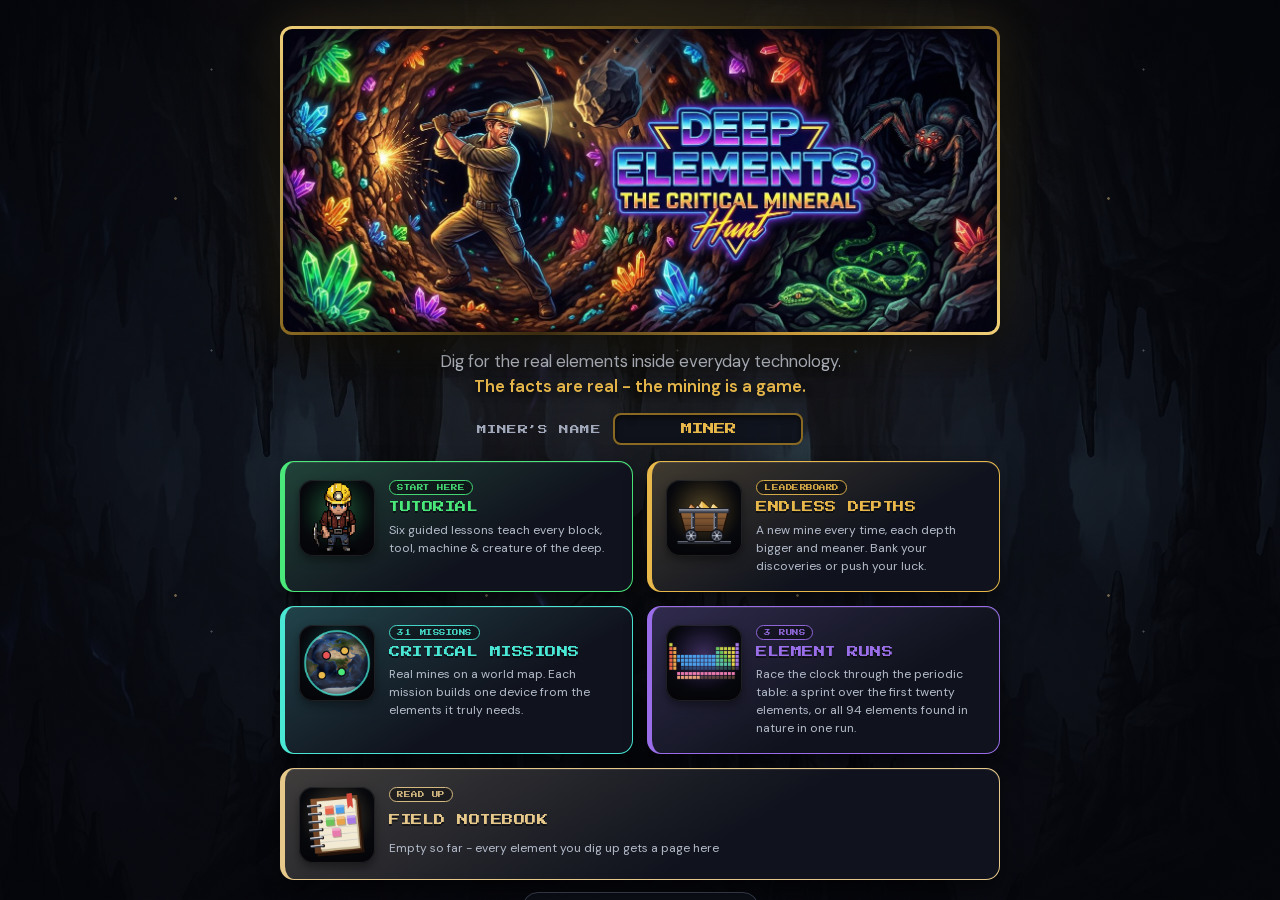
==== index.html @ 9d2a15fe "Deep Elements 1.0: the game, its levels, the level editor and the documents A browser mining puzzle " ====
<!DOCTYPE html>
<html lang="en">
<head>
<meta charset="UTF-8">
<meta name="viewport" content="width=device-width, initial-scale=1.0, viewport-fit=cover">
<title>Deep Elements - Dig for Your Phone's Hidden Elements</title>
<meta name="description" content="Dig deep, dodge cave creatures, and collect the real elements inside everyday technology - a mining puzzle game about the periodic table and critical mineral supply chains.">
<meta name="theme-color" content="#0a0c12">
<meta name="mobile-web-app-capable" content="yes">
<meta name="apple-mobile-web-app-capable" content="yes">
<meta name="apple-mobile-web-app-status-bar-style" content="black-translucent">
<meta name="apple-mobile-web-app-title" content="Deep Elements">
<link rel="icon" href="data:image/svg+xml,<svg xmlns='http://www.w3.org/2000/svg' viewBox='0 0 100 100'><text y='.9em' font-size='90'>⛏️</text></svg>">
<meta property="og:type" content="website">
<meta property="og:title" content="Deep Elements - Dig for Your Phone's Hidden Elements">
<meta property="og:description" content="A mining puzzle game about the periodic table: 31 real-world missions, endless depths, guided tutorials, and three Element Runs through the periodic table.">
<meta property="og:image" content="banner.jpg">
<meta name="twitter:card" content="summary_large_image">
<link rel="stylesheet" href="fonts/fonts.css">
<link rel="stylesheet" href="style.css?v=20">
</head>
<body>

<div id="boot-screen">
  <div class="boot-inner">
    <div class="boot-icon">&#9935;&#65039;</div>
    <div class="boot-title">DEEP ELEMENTS</div>
    <div class="boot-bar"><div class="boot-fill" id="boot-fill"></div></div>
    <div class="boot-label" id="boot-label">Entering the mine&hellip;</div>
  </div>
</div>
<script>
(function(){
  var fill=document.getElementById("boot-fill"),label=document.getElementById("boot-label");
  var p=0,done=false;
  function setP(v){if(v>p){p=v;fill.style.width=p+"%";}}
  setP(15);
  document.addEventListener("DOMContentLoaded",function(){setP(55);label.textContent="Lighting the lamps…";});
  function finish(){
    if(done)return;done=true;setP(100);label.textContent="Ready!";
    var el=document.getElementById("boot-screen");
    setTimeout(function(){el.classList.add("boot-hide");setTimeout(function(){el.remove();},450);},250);
  }
  window.addEventListener("load",finish);
  setTimeout(finish,15000);
  var creep=setInterval(function(){if(done){clearInterval(creep);return;}if(p<90)setP(p+1);},400);
})();
</script>

<div class="title-bar"><h1>&#9935;&#65039; DEEP ELEMENTS &#9935;&#65039;</h1><p>Dig deep to uncover the elements inside everyday technology! <button id="mute-btn" data-action="toggleMute" title="Toggle sound">&#128266;</button></p></div>
<div class="game-layout">
  <div class="game-area">
    <div class="mobile-hud" id="mobile-hud">
      <span class="mh-stat"><span class="mh-ico">&#128142;</span><b id="mh-elems">0/9</b></span>
      <span class="mh-timer"><span class="mh-ico" id="mh-clock">&#9200;</span><span class="mh-track"><span class="mh-fill" id="mh-fill"></span></span><b id="mh-time">90</b></span>
      <span class="mh-stat mh-score"><b id="mh-score">0</b></span>
      <button class="mh-btn" data-action="togglePause" aria-label="Pause">&#9208;&#65039;</button>
    </div>
    <canvas id="game"></canvas>
    <button class="fact-toast" id="fact-toast"></button>
    <div class="tutorial-hint" id="tutorial-hint"></div>
    <div class="controls-hint">
      <span class="key-hint"><kbd>&#8593;</kbd><kbd>&#8595;</kbd><kbd>&#8592;</kbd><kbd>&#8594;</kbd> Move</span>
      <span class="key-hint"><kbd>1</kbd>&#8211;<kbd>5</kbd> Use a tool (or click it)</span>
      <span class="key-hint"><kbd>P</kbd> Pause</span>
      <span class="key-hint"><kbd>R</kbd> Restart</span>
    </div>
    <div class="mobile-controls">
      <div class="mobile-items" id="mobile-items"></div>
      <div class="mobile-dpad"><div class="dpad-grid">
        <div class="dpad-btn dpad-empty"></div><button class="dpad-btn" data-key="ArrowUp" aria-label="Up">&#9650;</button><div class="dpad-btn dpad-empty"></div>
        <button class="dpad-btn" data-key="ArrowLeft" aria-label="Left">&#9664;</button><button class="dpad-btn dpad-mid" data-key="pause" aria-label="Pause">&#9208;</button><button class="dpad-btn" data-key="ArrowRight" aria-label="Right">&#9654;</button>
        <div class="dpad-btn dpad-empty"></div><button class="dpad-btn" data-key="ArrowDown" aria-label="Down">&#9660;</button><div class="dpad-btn dpad-empty"></div>
      </div></div>
    </div>
  </div>
  <div class="side-panel">
    <div class="panel-box"><h3>&#9935;&#65039; STATUS</h3>
      <div class="hud-level-row" id="hud-level">Depth 1</div>
      <div class="hud-row">
        <div class="hud-stat"><span class="val" id="hud-collected">0/9</span><span class="lbl">Elements</span></div>
        <div class="hud-stat danger"><span class="val" id="hud-enemies">0</span><span class="lbl">Creatures</span></div>
        <div class="hud-stat score"><span class="val" id="hud-score">0</span><span class="lbl">Score</span></div>
      </div>
      <div class="timer-bar" id="timer-bar"><span class="timer-label">&#9200;</span><div class="timer-track"><div class="timer-fill" id="timer-fill" style="width:100%;background:var(--green)"></div></div><span class="timer-val" id="timer-val">90</span></div>
      <div class="combo-bar"><div class="combo-fill" id="combo-fill"></div></div>
      <div class="combo-text" id="combo-text"></div>
      <div class="inventory-bar" id="inventory-bar"></div>
    </div>
    <div class="panel-box"><h3 id="comp-tracker-title">&#128241; SMARTPHONE</h3><div class="phone-tracker" id="comp-tracker">
    </div></div>
    <div class="panel-box elem-panel" id="elem-panel"><h3>&#128300; ELEMENT DISCOVERED</h3>
      <div class="ep-empty" id="ep-empty">Collect an element to learn about it...</div>
      <div id="ep-content" style="display:none">
        <div class="ep-header"><span class="ep-sym" id="ep-sym"></span><div class="ep-title"><span class="ep-name" id="ep-name"></span><span class="ep-z" id="ep-z"></span></div><span class="ep-risk" id="ep-risk"></span></div>
        <div class="ep-body" id="ep-body"></div>
        <div class="ep-fun" id="ep-fun"></div>
      </div>
    </div>
    <div class="panel-box"><h3>&#128203; EVENT LOG</h3><div class="collection-log" id="collection-log">
      <div class="log-entry log-empty">Dig through earth to find minerals...</div>
    </div></div>
  </div>
</div>
<div class="game-overlay" id="game-overlay"><div class="overlay-card" id="overlay-card"></div></div>
<div class="pause-overlay hidden" id="pause-overlay" data-action="togglePause">
  <div class="pause-card"></div>
</div>
<div class="share-overlay hidden" id="share-overlay">
  <div class="share-card">
    <h3>&#127873; PLAY A SHARED LEVEL</h3>
    <p>Paste a level code below. Codes are made in the <a href="Level%20Editor.html" target="_blank" rel="noopener">Deep Elements level editor</a> (its &#8220;Copy JSON&#8221; button) and passed on by other miners.</p>
    <textarea id="share-input" spellcheck="false" placeholder='{"cols":20,"rows":15,"grid":[...]}'></textarea>
    <div class="share-error" id="share-error"></div>
    <div class="btn-row">
      <button class="overlay-btn primary" data-action="playSharedLevel">&#9935;&#65039; PLAY IT</button>
      <button class="overlay-btn secondary" data-action="hideSharedLevelDialog">CANCEL</button>
    </div>
  </div>
</div>
<div class="share-overlay hidden" id="run-overlay" data-action="hideRunChooser">
  <div class="share-card run-card" data-action="noop">
    <h3>&#129514; ELEMENT RUNS</h3>
    <p>One cavern, one clock. Complete a whole group of elements and time goes back on the clock; the doors between the halls ask about what you have just collected.</p>
    <div class="run-list" id="run-list"></div>
    <div class="btn-row"><button class="overlay-btn secondary" data-action="hideRunChooser">BACK</button></div>
  </div>
</div>
<div class="notebook-overlay hidden" id="notebook-overlay">
  <div class="notebook-card">
    <div class="nb-rings" aria-hidden="true"></div>
    <div class="nb-ribbon" aria-hidden="true"></div>
    <div class="nb-page">
      <div class="nb-head">
        <div>
          <h2>FIELD NOTEBOOK</h2>
          <div class="nb-owner" id="nb-owner"></div>
        </div>
        <button class="nb-close" data-action="closeNotebook">&#10005; CLOSE</button>
      </div>
      <div class="nb-note" id="nb-note"></div>
      <p class="nb-sub" id="nb-sub"></p>
      <div class="nb-grid-wrap"><div class="nb-grid" id="nb-grid"></div></div>
      <div class="nb-swipe">&#8596; swipe the table sideways</div>
      <div class="nb-detail" id="nb-detail"></div>
      <p class="nb-legend" id="nb-legend"></p>
      <div class="nb-foot"><button class="nb-reset" data-action="resetNotebook">Tear out every page and start a fresh notebook</button></div>
    </div>
  </div>
  <div class="nb-actions" id="nb-actions"></div>
</div>
<div class="doc-overlay hidden" id="doc-overlay">
  <div class="doc-card">
    <div class="doc-head">
      <h2 id="doc-title"></h2>
      <span><button class="nb-close" data-action="printDoc">&#128424; PRINT</button> <button class="nb-close" data-action="closeDoc">&#10005; CLOSE</button></span>
    </div>
    <div class="doc-body" id="doc-body"></div>
  </div>
</div>
<div class="map-overlay hidden" id="map-overlay">
  <div class="map-card">
    <div class="map-head">
      <h2>&#128506;&#65039; WORLD MINE MAP</h2>
      <span class="map-head-btns"><button class="map-back map-nb" data-action="openNotebook">&#128211; NOTEBOOK</button><button class="map-back" data-action="mapBackToMenu">&#8592; MENU</button></span>
    </div>
    <p class="map-sub">Pick a real mine - its ore feeds the mission's elements. Complete them in any order!</p>
    <div class="map-meta">
      <span class="map-progress" id="map-progress"></span>
      <span class="map-legend"><span class="lg diff-easy">&#8226; EASY</span><span class="lg diff-medium">&#8226;&#8226; MEDIUM</span><span class="lg diff-hard">&#8226;&#8226;&#8226; HARD</span><span class="lg">&#10003; done</span></span>
    </div>
    <div class="map-holder" id="map-holder">
      <canvas id="map-canvas"></canvas><div id="map-markers"></div>
      <div class="map-zoom-controls">
        <button id="map-zin" title="Zoom in">+</button>
        <button id="map-zout" title="Zoom out">&minus;</button>
        <button id="map-zreset" title="Reset view">&#8962;</button>
      </div>
      <div class="map-zoom-hint">scroll / pinch to zoom &middot; drag to pan</div>
    </div>
    <div class="map-detail" id="map-detail"><div class="md-empty">Select a mine marker to see its mission&hellip;</div></div>
    <div class="map-list" id="map-list"></div>
  </div>
</div>
<div class="menu-overlay hidden" id="menu-overlay">
  <div class="menu-card">
    <div class="menu-banner"><img src="banner.jpg" alt="Deep Elements: The Critical Mineral Hunt"></div>
    
    <p class="menu-tagline">Dig for the real elements inside everyday technology. <strong>The facts are real - the mining is a game.</strong></p>
    <div id="mode-buttons" class="mode-cards">
      <button class="mode-card" id="tutorial-mode-btn" disabled style="--accent:var(--green)" data-action="beginGame" data-arg="tutorial">
        <span class="mc-tag">START HERE</span>
        <canvas class="mc-art" width="112" height="112" data-icon="miner"></canvas>
        <span class="mc-title">Tutorial</span>
        <span class="mc-desc">Six guided lessons teach every block, tool, machine &amp; creature of the deep.</span>
        <span class="mc-prog" id="mc-prog-tutorial"></span>
      </button>
      <button class="mode-card" style="--accent:var(--gold)" data-action="beginGame" data-arg="random">
        <span class="mc-tag">LEADERBOARD</span>
        <canvas class="mc-art" width="112" height="112" data-icon="cart"></canvas>
        <span class="mc-title">Endless Depths</span>
        <span class="mc-desc">A new mine every time, each depth bigger and meaner. Bank your discoveries or push your luck.</span>
        <span class="mc-prog" id="mc-prog-endless"></span>
      </button>
      <button class="mode-card" id="mission-mode-btn" disabled style="--accent:var(--cyan)" data-action="beginGame" data-arg="custom">
        <span class="mc-tag">31 MISSIONS</span>
        <canvas class="mc-art" width="112" height="112" data-icon="globe"></canvas>
        <span class="mc-title">Critical Missions</span>
        <span class="mc-desc">Real mines on a world map. Each mission builds one device from the elements it truly needs.</span>
        <span class="mc-prog" id="mc-prog-missions"></span>
      </button>
      <button class="mode-card" id="elementrun-mode-btn" disabled style="--accent:var(--purple,#a87ae8)" data-action="beginGame" data-arg="elementrun">
        <span class="mc-tag">3 RUNS</span>
        <canvas class="mc-art" width="112" height="112" data-icon="ptable"></canvas>
        <span class="mc-title">Element Runs</span>
        <span class="mc-desc">Race the clock through the periodic table: a sprint over the first twenty elements, or all 94 elements found in nature in one run.</span>
        <span class="mc-prog" id="mc-prog-run"></span>
      </button>
    </div>
    <button class="mode-card mode-card-wide" style="--accent:#e6c88a" data-action="openNotebook">
      <canvas class="mc-art" width="112" height="112" data-icon="notebook"></canvas>
      <span class="mc-tag">READ UP</span>
      <span class="mc-title">Field Notebook</span>
      <span class="mc-desc" id="notebook-btn">Read up on every element you have found</span>
    </button>
    <div class="menu-extra"><button class="menu-btn" data-action="showSharedLevelDialog">&#127873; Play a shared level</button></div>
    <div id="menu-status"></div>
    <div class="menu-shell">
    <div class="menu-tabs">
      <button class="menu-tab active" data-tab="howto" data-action="showMenuTab" data-arg="howto">HOW TO PLAY</button>
      <button class="menu-tab" data-tab="guide" data-action="showMenuTab" data-arg="guide">FIELD GUIDE</button>
      <button class="menu-tab" data-tab="scores" data-action="showMenuTab" data-arg="scores">HIGH SCORES</button>
    </div>
    <div class="menu-panel active" id="menu-howto">
      <div class="how-steps">
        <div class="how-step"><canvas class="g-ico" width="72" height="72" data-icon="earth"></canvas><span class="hs-num">1</span><strong>DIG</strong><span>Walk into earth to tunnel through it. Rock and walls will not budge.</span></div>
        <div class="how-step"><canvas class="g-ico" width="72" height="72" data-icon="gem"></canvas><span class="hs-num">2</span><strong>COLLECT</strong><span>Gather every element the device needs. Each one comes with a fact card.</span></div>
        <div class="how-step"><canvas class="g-ico" width="72" height="72" data-icon="exit"></canvas><span class="hs-num">3</span><strong>ESCAPE</strong><span>The exit unbars once you hold them all. Reach it before the clock runs out.</span></div>
      </div>
      <div class="how-cols">
        <div class="how-box">
          <h4>CONTROLS</h4>
          <div class="how-key"><span><kbd>&#8592;</kbd><kbd>&#8593;</kbd><kbd>&#8595;</kbd><kbd>&#8594;</kbd></span><em>Move and dig</em></div>
          <div class="how-key"><span><kbd>W</kbd><kbd>A</kbd><kbd>S</kbd><kbd>D</kbd></span><em>Move and dig, too</em></div>
          <div class="how-key"><span><kbd>1</kbd> &ndash; <kbd>5</kbd></span><em>Use a tool (or click it)</em></div>
          <div class="how-key"><span><kbd>P</kbd> or <kbd>Esc</kbd></span><em>Pause</em></div>
          <div class="how-key"><span><kbd>R</kbd></span><em>Restart the level (asks first)</em></div>
          <h5 class="how-sub">TOUCH SCREEN</h5>
          <div class="how-key"><span>D-pad, or drag on the mine</span><em>Move and dig</em></div>
          <div class="how-key"><span>Keep holding</span><em>Keep walking</em></div>
          <div class="how-key"><span>Tap a tool</span><em>Use it</em></div>
          <div class="how-key"><span>&#9208; button</span><em>Pause</em></div>
        </div>
        <div class="how-box">
          <h4>GOOD TO KNOW</h4>
          <ul class="how-list">
            <li><strong>Boulders fall</strong> when you dig beneath them. Never dig straight down under one - but do drop them on creatures.</li>
            <li><strong>Earth hides you.</strong> Most creatures hunt by sight, so every open tunnel is a way to be seen. Up close they sense you anyway.</li>
            <li><strong>Stars</strong> are for speed: three with 35&nbsp;% of the clock left at the exit, two with 15&nbsp;%.</li>
            <li><strong>Reading is free.</strong> The first time you find an element the clock holds for a few seconds (&#128214;).</li>
            <li><strong>Finds are kept.</strong> Every element you find stays in your field notebook, even if the mine gets you - until you close the game.</li>
          </ul>
        </div>
      </div>
      <p class="how-more">New here? Start with the <strong>Tutorial</strong>. Creatures, tools and hazards are in the <a href="#" data-action="showMenuTab" data-arg="guide">Field Guide</a>.</p>
    </div>
    <div class="menu-panel" id="menu-guide">
      <h4 class="g-head">CREATURES</h4>
      <div class="g-grid">
        <div class="g-card"><canvas class="g-ico" width="72" height="72" data-icon="bat"></canvas><div class="g-txt"><strong>Cave bat</strong>Flies, and hunts by sight; within a few tiles it senses you through earth too. Get clear and put earth between you. Boulders, floods and gas kill it.</div></div>
        <div class="g-card"><canvas class="g-ico" width="72" height="72" data-icon="snake"></canvas><div class="g-txt"><strong>Mine snake</strong>Ignores you until you stray close - three tiles in easy mines, up to six in hard ones - then strikes fast and holds on while you are near. Swims. Crush it with a boulder.</div></div>
        <div class="g-card"><canvas class="g-ico" width="72" height="72" data-icon="spider"></canvas><div class="g-txt"><strong>Cave spider</strong>Blind, but feels digging up to 15 tiles away and a pick-up within 5; in harder mines it also notices you a tile or two off. Walk, don&rsquo;t dig. Dynamite its nest before the brood grows.</div></div>
        <div class="g-card"><canvas class="g-ico" width="72" height="72" data-icon="crab"></canvas><div class="g-txt"><strong>Crystal crab</strong>Slow, and digs through earth to reach you. Falling boulders bounce off its shell - use dynamite, or simply outwalk it.</div></div>
      </div>
      <h4 class="g-head">TOOLS</h4>
      <div class="g-grid">
        <div class="g-card"><canvas class="g-ico" width="72" height="72" data-icon="tool0"></canvas><div class="g-txt"><strong>1 &middot; Dynamite</strong>Place it and run. The fuse is short: every step you take and every second that passes burns it, five in all. Clears earth, boulders and ice, but not solid rock. The noise draws creatures.</div></div>
        <div class="g-card"><canvas class="g-ico" width="72" height="72" data-icon="tool1"></canvas><div class="g-txt"><strong>2 &middot; Helmet lamp</strong>Doubles how far you can see for 12 seconds.</div></div>
        <div class="g-card"><canvas class="g-ico" width="72" height="72" data-icon="tool2"></canvas><div class="g-txt"><strong>3 &middot; Geiger counter</strong>Reveals hidden bonus elements for 15 seconds. Dig them while it runs.</div></div>
        <div class="g-card"><canvas class="g-ico" width="72" height="72" data-icon="tool3"></canvas><div class="g-txt"><strong>4 &middot; Gas mask</strong>Twenty seconds of safe breathing in gas.</div></div>
        <div class="g-card"><canvas class="g-ico" width="72" height="72" data-icon="tool4"></canvas><div class="g-txt"><strong>5 &middot; Water pump</strong>Stand beside a flood to place it. Drains the water and caps the spring.</div></div>
        <div class="g-card"><canvas class="g-ico" width="72" height="72" data-icon="key"></canvas><div class="g-txt"><strong>Keys</strong>Each key opens one locked door. Answer pads open the glowing logic doors: step on the right element. A wrong pad costs 30 seconds, and the answers change places every time.</div></div>
      </div>
      <h4 class="g-head">READING AN ELEMENT CARD</h4>
      <div class="g-grid">
        <div class="g-card"><span class="g-ico g-emo">&#127991;&#65039;</span><div class="g-txt"><strong>Supply risk</strong>How easily the world&rsquo;s supply could be disrupted. <b class="risk-word-low">Low</b>: many producers. <b class="risk-word-medium">Medium</b>: fairly concentrated. <b class="risk-word-high">High</b>: a few countries control it and it is hard to replace. <b class="risk-word-high">Critical</b>: the highest level - one country or one by-product stream supplies most of it, and nothing replaces it easily.</div></div>
        <div class="g-card"><span class="g-ico g-emo">&#9878;&#65039;</span><div class="g-txt"><strong>Reality check</strong>How the element is really obtained. Nobody picks up glowing crystals: most come from ore, brine, air or as a byproduct of something else.</div></div>
        <div class="g-card"><span class="g-ico g-emo">&#128295;</span><div class="g-txt"><strong>In this device</strong>On a mission, each card says what that element actually does in the device you are building.</div></div>
        <div class="g-card"><span class="g-ico g-emo">&#128172;</span><div class="g-txt"><strong>Underlined words</strong>Point at or tap a dotted-underlined word, such as <em>cathode</em> or <em>alloy</em>, to see what it means.</div></div>
      </div>
      <h4 class="g-head">HAZARDS &amp; MACHINES</h4>
      <div class="g-grid">
        <div class="g-card"><canvas class="g-ico" width="72" height="72" data-icon="boulder"></canvas><div class="g-txt"><strong>Boulders</strong>Push them sideways; they fall when unsupported. One landing on you ends the dig.</div></div>
        <div class="g-card"><canvas class="g-ico" width="72" height="72" data-icon="water"></canvas><div class="g-txt"><strong>Water</strong>Floods downhill from hidden springs. You wade at half speed; snakes do not slow down.</div></div>
        <div class="g-card"><canvas class="g-ico" width="72" height="72" data-icon="lava"></canvas><div class="g-txt"><strong>Lava</strong>One step in is fatal. Dig into a glowing vein and the lava breaks out in front of you: stop there, and go round. It then creeps outward and down, never up.</div></div>
        <div class="g-card"><canvas class="g-ico" width="72" height="72" data-icon="gas"></canvas><div class="g-txt"><strong>Mine gas</strong>Rises and spreads from broken pipes. Suffocates in seconds - and explodes if any blast touches it.</div></div>
        <div class="g-card"><canvas class="g-ico" width="72" height="72" data-icon="barrel"></canvas><div class="g-txt"><strong>Toxic barrels</strong>Explode when they fall or are struck. Push one into a pit and stand well back.</div></div>
        <div class="g-card"><canvas class="g-ico" width="72" height="72" data-icon="ice"></canvas><div class="g-txt"><strong>Ice and basalt</strong>Your pickaxe will not mark ice: it takes a blast. Basalt crumbles away by itself if you wait.</div></div>
        <div class="g-card"><canvas class="g-ico" width="72" height="72" data-icon="cart"></canvas><div class="g-txt"><strong>Minecarts</strong>Shove one to send it rolling over anything on the line, or step down onto it to ride.</div></div>
        <div class="g-card"><canvas class="g-ico" width="72" height="72" data-icon="roguecart"></canvas><div class="g-txt"><strong>Runaway carts and lifts</strong>Old machines that never stop. Touching one is fatal: watch the rhythm, then cross.</div></div>
        <div class="g-card"><span class="g-ico g-emo">&#128679;</span><div class="g-txt"><strong>Tunnel borer</strong>Grinds through earth, rock and ice in its lane and turns back at a wall. Never stand in front; follow the tunnel it leaves behind.</div></div>
        <div class="g-card"><canvas class="g-ico" width="72" height="72" data-icon="refugepost"></canvas><div class="g-txt"><strong>Refuge chambers</strong>Step inside to save your progress. If the mine claims you, you can return there for 100 points.</div></div>
      </div>
    </div>
    <div class="menu-panel" id="menu-scores">
      <div id="lb-container"><div class="lb-empty">No scores yet - be the first!</div></div>
      <button class="lb-clear" data-action="clearScores">Clear Scores</button>
    </div>
    </div>
      <div class="menu-toggles"><button class="menu-btn" data-action="toggleMute" id="menu-mute-btn">&#128266; Sound ON</button> <button class="menu-btn" data-action="cycleVolume" id="volume-btn" title="Change the volume">&#128265; Volume 100%</button> <button class="menu-btn" data-action="toggleReducedFx" id="fx-btn">&#10024; Effects: Full</button></div>
      <p class="menu-foot">Every element fact and mine location is researched and sourced: <a href="SOURCES.md" data-action="openDoc" data-arg="sources">sources</a> &middot; <a href="TEACHERS_GUIDE.md" data-action="openDoc" data-arg="guide">teacher&rsquo;s guide</a> &middot; <a href="CREDITS.md" data-action="openDoc" data-arg="credits">credits</a></p>
  </div>
</div>

<script src="config.js"></script>
<script src="data.js"></script>
<script src="levels-inline.js"></script>
<script src="docs-inline.js"></script>
<script src="level-sets.js"></script>
<script src="sound.js"></script>
<script src="state.js"></script>
<script src="camera.js"></script>
<script src="enemies.js"></script>
<script src="physics.js"></script>
<script src="level-gen.js"></script>
<script src="ui.js?v=18"></script>
<script src="mission-map.js"></script>
<script src="render-core.js"></script>
<script src="render-tiles.js"></script>
<script src="render-creatures.js"></script>
<script src="render-player.js"></script>
<script src="render.js"></script>
<script src="input.js"></script>
<script src="machines.js"></script>
<script src="shared-level.js"></script>
<script src="game.js"></script>

</body>
</html>
---- fonts/fonts.css ----
/* latin-ext */
@font-face {
  font-family: 'DM Sans';
  font-style: normal;
  font-weight: 400;
  font-display: swap;
  src: url(rP2Yp2ywxg089UriI5-g4vlH9VoD8Cmcqbu6-K6z9mXgjU0.woff2) format('woff2');
  unicode-range: U+0100-02BA, U+02BD-02C5, U+02C7-02CC, U+02CE-02D7, U+02DD-02FF, U+0304, U+0308, U+0329, U+1D00-1DBF, U+1E00-1E9F, U+1EF2-1EFF, U+2020, U+20A0-20AB, U+20AD-20C0, U+2113, U+2C60-2C7F, U+A720-A7FF;
}
/* latin */
@font-face {
  font-family: 'DM Sans';
  font-style: normal;
  font-weight: 400;
  font-display: swap;
  src: url(rP2Yp2ywxg089UriI5-g4vlH9VoD8Cmcqbu0-K6z9mXg.woff2) format('woff2');
  unicode-range: U+0000-00FF, U+0131, U+0152-0153, U+02BB-02BC, U+02C6, U+02DA, U+02DC, U+0304, U+0308, U+0329, U+2000-206F, U+20AC, U+2122, U+2191, U+2193, U+2212, U+2215, U+FEFF, U+FFFD;
}
/* latin-ext */
@font-face {
  font-family: 'DM Sans';
  font-style: normal;
  font-weight: 600;
  font-display: swap;
  src: url(rP2Yp2ywxg089UriI5-g4vlH9VoD8Cmcqbu6-K6z9mXgjU0.woff2) format('woff2');
  unicode-range: U+0100-02BA, U+02BD-02C5, U+02C7-02CC, U+02CE-02D7, U+02DD-02FF, U+0304, U+0308, U+0329, U+1D00-1DBF, U+1E00-1E9F, U+1EF2-1EFF, U+2020, U+20A0-20AB, U+20AD-20C0, U+2113, U+2C60-2C7F, U+A720-A7FF;
}
/* latin */
@font-face {
  font-family: 'DM Sans';
  font-style: normal;
  font-weight: 600;
  font-display: swap;
  src: url(rP2Yp2ywxg089UriI5-g4vlH9VoD8Cmcqbu0-K6z9mXg.woff2) format('woff2');
  unicode-range: U+0000-00FF, U+0131, U+0152-0153, U+02BB-02BC, U+02C6, U+02DA, U+02DC, U+0304, U+0308, U+0329, U+2000-206F, U+20AC, U+2122, U+2191, U+2193, U+2212, U+2215, U+FEFF, U+FFFD;
}
/* latin-ext */
@font-face {
  font-family: 'DM Sans';
  font-style: normal;
  font-weight: 700;
  font-display: swap;
  src: url(rP2Yp2ywxg089UriI5-g4vlH9VoD8Cmcqbu6-K6z9mXgjU0.woff2) format('woff2');
  unicode-range: U+0100-02BA, U+02BD-02C5, U+02C7-02CC, U+02CE-02D7, U+02DD-02FF, U+0304, U+0308, U+0329, U+1D00-1DBF, U+1E00-1E9F, U+1EF2-1EFF, U+2020, U+20A0-20AB, U+20AD-20C0, U+2113, U+2C60-2C7F, U+A720-A7FF;
}
/* latin */
@font-face {
  font-family: 'DM Sans';
  font-style: normal;
  font-weight: 700;
  font-display: swap;
  src: url(rP2Yp2ywxg089UriI5-g4vlH9VoD8Cmcqbu0-K6z9mXg.woff2) format('woff2');
  unicode-range: U+0000-00FF, U+0131, U+0152-0153, U+02BB-02BC, U+02C6, U+02DA, U+02DC, U+0304, U+0308, U+0329, U+2000-206F, U+20AC, U+2122, U+2191, U+2193, U+2212, U+2215, U+FEFF, U+FFFD;
}
/* cyrillic-ext */
@font-face {
  font-family: 'Press Start 2P';
  font-style: normal;
  font-weight: 400;
  font-display: swap;
  src: url(e3t4euO8T-267oIAQAu6jDQyK3nYivNm4I81PZQ.woff2) format('woff2');
  unicode-range: U+0460-052F, U+1C80-1C8A, U+20B4, U+2DE0-2DFF, U+A640-A69F, U+FE2E-FE2F;
}
/* cyrillic */
@font-face {
  font-family: 'Press Start 2P';
  font-style: normal;
  font-weight: 400;
  font-display: swap;
  src: url(e3t4euO8T-267oIAQAu6jDQyK3nRivNm4I81PZQ.woff2) format('woff2');
  unicode-range: U+0301, U+0400-045F, U+0490-0491, U+04B0-04B1, U+2116;
}
/* greek */
@font-face {
  font-family: 'Press Start 2P';
  font-style: normal;
  font-weight: 400;
  font-display: swap;
  src: url(e3t4euO8T-267oIAQAu6jDQyK3nWivNm4I81PZQ.woff2) format('woff2');
  unicode-range: U+0370-0377, U+037A-037F, U+0384-038A, U+038C, U+038E-03A1, U+03A3-03FF;
}
/* latin-ext */
@font-face {
  font-family: 'Press Start 2P';
  font-style: normal;
  font-weight: 400;
  font-display: swap;
  src: url(e3t4euO8T-267oIAQAu6jDQyK3nbivNm4I81PZQ.woff2) format('woff2');
  unicode-range: U+0100-02BA, U+02BD-02C5, U+02C7-02CC, U+02CE-02D7, U+02DD-02FF, U+0304, U+0308, U+0329, U+1D00-1DBF, U+1E00-1E9F, U+1EF2-1EFF, U+2020, U+20A0-20AB, U+20AD-20C0, U+2113, U+2C60-2C7F, U+A720-A7FF;
}
/* latin */
@font-face {
  font-family: 'Press Start 2P';
  font-style: normal;
  font-weight: 400;
  font-display: swap;
  src: url(e3t4euO8T-267oIAQAu6jDQyK3nVivNm4I81.woff2) format('woff2');
  unicode-range: U+0000-00FF, U+0131, U+0152-0153, U+02BB-02BC, U+02C6, U+02DA, U+02DC, U+0304, U+0308, U+0329, U+2000-206F, U+20AC, U+2122, U+2191, U+2193, U+2212, U+2215, U+FEFF, U+FFFD;
}
---- style.css ----
/* ═══════════════════════════════════════════════════════════════════
   Deep Elements - stylesheet

   Sections, in file order:
     · --- Reset & Theme Variables ---
     · Inventory bar
     · Combo display
     · Timer
     · Stars
     · Phone tracker
     · Element discovery panel (inline, no modal)
     · Title / Menu Screen
     · Mobile item bar + clickable inventory
     · Shared level (level code) dialog
     · Mines whose level file is missing
     · Reality check note on element fact cards
     · Win-overlay recap chips
     · Reduced-effects mode (accessibility)
     · Boot / loading screen
     · Mode selection cards
     · How to Play
     · Leaderboard
     · Name entry in game over
     · Periodic Table Mini-Grid (Endless Depths)
     · Overlay Periodic Table (level-complete popup)
     · World Mine Map (Critical Missions)
     · Field notebook: a ring-bound book with graph-paper pages
     · Map difficulty is also shown by pips, not colour alone
     · Clock held for reading a new element card
     · Win / lose cards
     · Menu: tagline, progress, how-to and field guide
     · "Open the notebook" button: a slip of the notebook's own paper
     · The notebook as the level-complete screen
     · narrow screens: the gap in the table is too small, so the note goes above it
     · shrink the book to the window height so table, card and buttons fit without scrolling
     · sticks to the bottom of the window so the next step is always in reach
     · Phones and small tablets (classes set by camera.js)
     · controls: items on the left, D-pad on the right, both within thumb reach
     · hints and fact slips lie over the top of the mine instead of pushing it around
     · landscape phones: mine on the left, everything else in a column on the right
     · Notebook depth: stitching, page curl, glossy stickers, lifted notes
     · Phones: remaining rough edges
     · the periodic table keeps readable cells and scrolls sideways instead of shrinking
     · controls must never select text, pop a callout or zoom the page
     · tablets: desktop layout, plus the touch controls under the mine
     · Start page
     · motes of dust drifting up through the lamplight
     · mode cards: picture on the left, accent-tinted panel
     · how-to / field guide / scores live in one framed panel
     · notebook entry on the start page: a card like the four modes, full width
     · risk labels: stickers stuck on the index card
     · not a mined commodity: a hazard-tape sticker instead of a traffic light
     · Glossary words and explained stickers: a tooltip on hover, focus or tap
     · Document viewer
     · Small pieces that used to carry inline styles

   How to read it. The first sections set up each part of the page; the
   later ones ("Start page", "Phones and small tablets", "Notebook
   depth"…) refine parts that already exist. Where a later section
   restyles something, it repeats the selector on purpose - 25 selectors
   appear more than once - and the later rule wins. When changing how
   something looks, search for its selector and edit the LAST occurrence,
   or the one inside the section that matches the screen you mean.
   ═══════════════════════════════════════════════════════════════════ */
/* --- Reset & Theme Variables --- */
*{margin:0;padding:0;box-sizing:border-box}
:root{--bg:#0a0c12;--panel:#12151f;--border:rgba(255,255,255,0.07);--text:#d4d8e0;--gold:#e8b84b;--red:#e85454;--green:#4ae87a;--blue:#4a9ee8;--purple:#9a6ee8;--cyan:#4ae8d4;--orange:#e8944b}
body{font-family:'DM Sans',sans-serif;background:var(--bg);color:var(--text);min-height:100vh;display:flex;flex-direction:column;align-items:center;overflow-x:hidden;padding:10px}
.title-bar{text-align:center;padding:12px 20px 8px;width:100%;max-width:1360px}
.title-bar h1{font-family:'Press Start 2P',monospace;font-size:clamp(0.7em,2.2vw,1.2em);background:linear-gradient(90deg,var(--gold),#f0d078,var(--gold));-webkit-background-clip:text;-webkit-text-fill-color:transparent;background-clip:text}
.title-bar p{font-size:.9em;color:#8a92a6;margin-top:3px}
.game-layout{display:flex;gap:12px;width:100%;max-width:1360px;align-items:flex-start;flex-wrap:wrap;justify-content:center}
.game-area{flex:0 0 auto;display:flex;flex-direction:column;align-items:center}
.tutorial-hint{display:none;width:100%;max-width:960px;margin-top:8px;background:rgba(14,16,24,.94);border:2px solid var(--gold);border-radius:8px;padding:10px 14px;box-shadow:0 4px 12px rgba(0,0,0,.4);text-align:left}
.pause-overlay{position:fixed;inset:0;z-index:1000;background:rgba(6,8,16,.78);display:flex;align-items:center;justify-content:center;cursor:pointer}
.pause-overlay.hidden{display:none}
.pause-card{font-family:'Press Start 2P',monospace;font-size:1.2em;color:var(--gold);text-align:center;line-height:1.6;text-shadow:0 3px 12px rgba(0,0,0,.8)}
.pause-card span{display:block;font-family:'DM Sans',sans-serif;font-size:.6em;color:#aab;margin-top:10px}
.tutorial-hint.visible{display:block;animation:hintPop .25s ease}
@keyframes hintPop{from{opacity:0;transform:translateY(-4px)}to{opacity:1;transform:none}}
.tutorial-hint .th-title{font-family:'Press Start 2P',monospace;font-size:.62em;color:var(--gold);display:block;margin-bottom:6px}
.tutorial-hint .th-text{font-family:'DM Sans',sans-serif;font-size:.86em;color:#dde;line-height:1.45}
.tutorial-hint .th-text strong{color:var(--gold)}
.tutorial-hint .th-text em{color:var(--cyan);font-style:normal}
.tutorial-hint .th-wait{display:none;margin-top:6px;font-family:'DM Sans',sans-serif;font-size:.74em;color:#9aa3b8}
.tutorial-hint.waiting .th-wait{display:block}
canvas{border:2px solid #2a2e3a;border-radius:6px;image-rendering:pixelated;image-rendering:crisp-edges;background:#111;display:block}
.controls-hint{display:flex;gap:10px;margin-top:8px;flex-wrap:wrap;justify-content:center}
.key-hint{font-family:'Press Start 2P',monospace;font-size:.64em;color:#8a92a6;display:flex;align-items:center;gap:4px}
.key-hint kbd{background:#1e2230;border:1px solid #333;border-radius:3px;padding:2px 6px;color:#b4bac8;font-family:inherit}
.side-panel{flex:1 1 280px;max-width:380px;min-width:260px;display:flex;flex-direction:column;gap:8px}
.panel-box{background:var(--panel);border:1px solid var(--border);border-radius:8px;padding:12px}
.panel-box h3{font-family:'Press Start 2P',monospace;font-size:.66em;color:var(--gold);margin-bottom:8px;letter-spacing:.04em}
.hud-level-row{font-family:'Press Start 2P',monospace;font-size:.62em;color:var(--gold);text-align:center;padding:4px 0 6px;white-space:nowrap;overflow:hidden;text-overflow:ellipsis}
.hud-row{display:flex;justify-content:space-between;gap:4px}
.hud-stat{text-align:center;flex:1;padding:4px 2px;background:rgba(255,255,255,0.02);border-radius:5px}
.hud-stat .val{font-family:'Press Start 2P',monospace;font-size:.78em;color:var(--gold);display:block}
.hud-stat .lbl{font-size:.68em;color:#8a92a6;margin-top:2px;display:block;text-transform:uppercase;letter-spacing:.03em}
.hud-stat.danger .val{color:var(--red)}
.hud-stat.score .val{color:var(--cyan)}
/* Inventory bar */
.inventory-bar{display:flex;gap:4px;margin-top:6px;flex-wrap:wrap}
.inv-slot{width:42px;height:42px;background:rgba(255,255,255,0.03);border:1px solid var(--border);border-radius:6px;display:flex;align-items:center;justify-content:center;font-size:1.3em;position:relative;cursor:default;transition:all .2s}
.inv-slot.active{border-color:var(--gold);background:rgba(232,184,75,0.08)}
.inv-slot .inv-count{position:absolute;bottom:1px;right:2px;font-family:'Press Start 2P',monospace;font-size:.5em;color:var(--gold)}
.inv-slot.empty{opacity:.3}
.inv-slot .inv-ico{width:82%;height:82%;pointer-events:none;-webkit-user-drag:none;user-select:none}
/* Combo display */
.combo-bar{height:4px;background:#1a1e2a;border-radius:2px;margin-top:6px;overflow:hidden}
.combo-fill{height:100%;background:linear-gradient(90deg,var(--gold),var(--orange));border-radius:2px;transition:width .3s;width:0}
.combo-text{font-family:'Press Start 2P',monospace;font-size:.62em;color:var(--orange);margin-top:3px;text-align:center;min-height:1em}
/* Timer */
.timer-bar{display:flex;align-items:center;gap:6px;margin-top:4px}
.timer-bar .timer-label{font-family:'Press Start 2P',monospace;font-size:.62em;color:#8a92a6}
.timer-track{flex:1;height:8px;background:#1a1e2a;border-radius:3px;overflow:hidden}
.timer-fill{height:100%;border-radius:3px;transition:width 1s linear}
.timer-val{font-family:'Press Start 2P',monospace;font-size:.68em;color:var(--gold);min-width:44px;text-align:right}
/* Stars */
.stars-row{display:flex;gap:2px;justify-content:center;margin:8px 0}
.stars-row .star{font-size:1.4em;opacity:.2;transition:all .3s}
.stars-row .star.earned{opacity:1;transform:scale(1.1)}
/* Phone tracker */
.phone-tracker{display:grid;grid-template-columns:1fr 1fr;gap:5px}
.component-slot{display:flex;align-items:center;gap:6px;padding:5px 7px;border-radius:5px;background:rgba(255,255,255,0.02);border:1px solid var(--border);transition:all .3s}
.component-slot.complete{background:rgba(74,232,122,0.08);border-color:rgba(74,232,122,0.3)}
.component-slot .icon{font-size:1em}
.component-slot .info{flex:1}
.component-slot .cname{font-size:.8em;font-weight:700;display:block;color:#aab}
.component-slot.complete .cname{color:var(--green)}
.component-slot .cprog{font-family:'Press Start 2P',monospace;font-size:.56em;color:#8a92a6;display:block;margin-top:1px}
.component-slot.complete .cprog{color:var(--green)}
.collection-log{max-height:140px;overflow-y:auto;display:flex;flex-direction:column;gap:3px}
.collection-log::-webkit-scrollbar{width:4px}
.collection-log::-webkit-scrollbar-track{background:transparent}
.collection-log::-webkit-scrollbar-thumb{background:#2a2e3a;border-radius:2px}
.log-entry{display:flex;align-items:center;gap:6px;padding:4px 6px;border-radius:4px;background:rgba(255,255,255,0.02);animation:logSlide .3s ease}
.log-entry.crush-log{background:rgba(232,84,84,0.06)}
.log-entry.combo-log{background:rgba(232,148,75,0.08)}
.log-entry.powerup-log{background:rgba(74,232,212,0.06)}
.log-sym{font-family:'Press Start 2P',monospace;font-size:.64em;min-width:24px;text-align:center;font-weight:bold}
.log-name{font-size:.84em;color:#a0a8ba}
@keyframes logSlide{from{opacity:0;transform:translateX(-10px)}to{opacity:1;transform:translateX(0)}}
.risk-high{background:rgba(232,84,84,0.15);color:var(--red)}
.risk-medium{background:rgba(232,184,75,0.15);color:var(--gold)}
.risk-low{background:rgba(74,232,122,0.15);color:var(--green)}
@keyframes factPop{from{opacity:0;transform:scale(0.9)}to{opacity:1;transform:scale(1)}}
.game-overlay{display:none;position:fixed;inset:0;z-index:999;background:rgba(0,0,0,0.8);align-items:center;justify-content:center;padding:20px;overflow-y:auto}
.game-overlay.visible{display:flex}
.overlay-card{background:#181c28;border-radius:14px;padding:30px 24px;max-width:500px;width:100%;text-align:center;animation:factPop .4s ease;max-height:95vh;overflow-y:auto}
.overlay-card h2{font-family:'Press Start 2P',monospace;font-size:1.1em;margin-bottom:14px}
.overlay-card p{font-size:.92em;color:#a0a8ba;line-height:1.6;margin-bottom:16px}
.overlay-card p strong{color:var(--text)}
.btn-row{display:flex;gap:8px;justify-content:center;flex-wrap:wrap}
.overlay-btn{font-family:'Press Start 2P',monospace;font-size:.62em;padding:11px 18px;border:none;border-radius:6px;cursor:pointer;transition:transform .1s}
.overlay-btn:hover{transform:scale(1.05)}
.overlay-btn.primary{background:var(--gold);color:#111}
.overlay-btn.secondary{background:#2a2e3a;color:#aaa}
.overlay-btn.luck{background:#7a3ae8;color:#fff}
.mobile-dpad{display:none;margin-top:10px;gap:4px;justify-content:center}
.dpad-grid{display:grid;grid-template-columns:repeat(3,50px);grid-template-rows:repeat(3,50px);gap:2px}
.dpad-btn{background:#1e2230;border:1px solid #333;border-radius:6px;color:#888;font-size:1.2em;cursor:pointer;display:flex;align-items:center;justify-content:center;-webkit-user-select:none;user-select:none;touch-action:manipulation}
.dpad-btn:active{background:#2a3040;color:var(--gold)}
.dpad-empty{visibility:hidden}
@media(max-width:760px){
  .game-layout{flex-direction:column;align-items:center}
  .side-panel{max-width:100%;min-width:0;width:100%}
  .game-area{width:100%}
}
@media(max-width:500px){
  .phone-tracker{grid-template-columns:1fr}
  .title-bar h1{font-size:clamp(0.55em,3.5vw,0.9em)}
  .title-bar p{font-size:.68em}
}
/* Element discovery panel (inline, no modal) */
.elem-panel{transition:all .4s ease;overflow:hidden}
.elem-panel.has-elem{border-color:rgba(232,184,75,0.3)}
.elem-panel .ep-empty{color:#7a8296;font-size:.86em;font-style:italic;text-align:center;padding:10px 0}
.elem-panel .ep-header{display:flex;align-items:center;gap:10px;margin-bottom:8px;flex-wrap:wrap}
.elem-panel .ep-sym{font-family:'Press Start 2P',monospace;font-size:1.4em;line-height:1;flex-shrink:0}
.elem-panel .ep-title{flex:1;min-width:0;overflow:hidden}
.elem-panel .ep-name{font-size:1em;font-weight:700;display:block;overflow:hidden;text-overflow:ellipsis}
.elem-panel .ep-z{font-size:.76em;color:#8a92a6;display:block;margin-top:1px}
.elem-panel .ep-risk{font-family:'Press Start 2P',monospace;font-size:.5em;padding:3px 8px;border-radius:3px;display:inline-block;white-space:nowrap;flex-basis:100%}
.elem-panel .ep-body{font-size:.9em;color:#a8b0c0;line-height:1.55;margin-bottom:6px}
.elem-panel .ep-body strong{color:var(--text)}
.elem-panel .ep-fun{font-size:.86em;color:var(--gold);font-style:italic;padding:6px 8px;background:rgba(232,184,75,0.05);border-radius:5px;line-height:1.45}
@keyframes elemFlash{0%{border-color:rgba(232,184,75,0.8);box-shadow:0 0 16px rgba(232,184,75,0.25)}100%{border-color:rgba(232,184,75,0.3);box-shadow:none}}
.elem-panel.flash{animation:elemFlash .8s ease}
/* Title / Menu Screen */
.menu-overlay{position:fixed;inset:0;z-index:1100;background:rgba(6,8,16,0.95);display:flex;align-items:center;justify-content:center;padding:20px;overflow-y:auto}
.menu-overlay.hidden{display:none}
.menu-card{max-width:680px;width:100%;text-align:center;animation:factPop .4s ease;margin:auto}
/* ── Mobile item bar + clickable inventory ── */
.inv-slot.active{cursor:pointer}
.inv-slot.active:active{transform:scale(.92)}
.mobile-items{display:none;gap:8px;margin-top:8px;justify-content:center}
.mobile-items .inv-slot{font-size:1.25em;padding:10px 12px}
/* ── Shared level (level code) dialog ── */
.share-overlay{position:fixed;inset:0;z-index:1200;background:rgba(6,8,16,.88);display:flex;align-items:center;justify-content:center;padding:20px}
.share-overlay.hidden{display:none}
.share-card{max-width:520px;width:100%;background:var(--panel,#12151f);border:2px solid var(--cyan);border-radius:10px;padding:18px;text-align:center}
.share-card h3{font-family:'Press Start 2P',monospace;font-size:.82em;color:var(--cyan);margin-bottom:10px}
.share-card p{font-size:.9em;color:#a0a8ba;line-height:1.5;margin-bottom:10px}
.share-card textarea{width:100%;height:130px;background:#0a0c12;color:#aab;border:1px solid #2a2e3a;border-radius:6px;padding:8px;font-family:monospace;font-size:.8em;resize:vertical;box-sizing:border-box}
.share-error{min-height:1.3em;color:var(--red);font-size:.88em;margin:8px 0}
/* ── Mines whose level file is missing (shown dimmed) ── */
.mine-marker.level-missing{filter:saturate(.3);opacity:.75;font-size:.6em;border-style:dashed}
.mine-marker.level-missing:hover{opacity:1;filter:saturate(.7)}
.mine-chip.level-missing{opacity:.6;filter:saturate(.4)}
.mine-chip.level-missing:hover{opacity:.9}
.mc-missing{font-family:'Press Start 2P',monospace;font-size:.64em;color:var(--gold);letter-spacing:.5px}
.md-missing-note{border:1px dashed var(--gold);border-radius:6px;padding:10px 12px;font-size:.9em;color:#bba;line-height:1.5;background:rgba(232,184,75,0.06)}
.md-missing-note strong{color:var(--gold)}
/* ── Reality check note on element fact cards ── */
.ep-real{margin-top:7px;padding:6px 8px;border-left:3px solid var(--cyan);background:rgba(74,232,212,0.05);border-radius:0 5px 5px 0;font-size:.95em;color:#9aa4b0;line-height:1.5}
.ep-real strong{color:var(--cyan)}
/* ── Win-overlay recap chips ── */
/* ── Reduced-effects mode (accessibility) ── */
body.reduced-fx .elem-panel.flash{animation:none}
body.reduced-fx .pt-cell.pt-new{animation:none}
body.reduced-fx .pt-cell.pt-current,body.reduced-fx .pt-cell.pt-current.pt-discovered{animation:none}
body.reduced-fx .boot-icon{animation:none}
/* ── Boot / loading screen ── */
#boot-screen{position:fixed;inset:0;z-index:3000;background:#0a0c12;display:flex;align-items:center;justify-content:center;transition:opacity .4s ease}
#boot-screen.boot-hide{opacity:0;pointer-events:none}
.boot-inner{text-align:center;width:min(320px,80vw)}
.boot-icon{font-size:2.4em;margin-bottom:14px;animation:bootBob 1.2s ease-in-out infinite}
@keyframes bootBob{0%,100%{transform:translateY(0)}50%{transform:translateY(-6px)}}
.boot-title{font-family:'Press Start 2P',monospace,sans-serif;color:var(--gold,#e8b84b);font-size:.85em;letter-spacing:1px;margin-bottom:18px}
.boot-bar{height:10px;border:1px solid #2a2e3a;border-radius:5px;overflow:hidden;background:#12151f}
.boot-fill{height:100%;width:0%;background:linear-gradient(90deg,#e8b84b,#f0d078);transition:width .35s ease}
.boot-label{margin-top:10px;font-size:.7em;color:#667;font-family:'DM Sans',sans-serif}
/* ── Mode selection cards ── */
.mode-cards{display:grid;grid-template-columns:1fr 1fr;gap:12px;margin-bottom:16px}
.mode-card{font-size:.8333rem;position:relative;display:flex;flex-direction:column;align-items:flex-start;gap:8px;text-align:left;padding:16px 14px 14px;border-radius:10px;cursor:pointer;font-family:inherit;color:inherit;border:2px solid var(--accent,#888);background:linear-gradient(160deg,rgba(255,255,255,0.05),rgba(0,0,0,0.28)),#141826;box-shadow:inset 0 1px 0 rgba(255,255,255,0.06),0 4px 10px rgba(0,0,0,0.35);transition:transform .12s ease,box-shadow .12s ease,filter .12s ease}
.mode-card:hover:not([disabled]){transform:translateY(-3px);box-shadow:inset 0 1px 0 rgba(255,255,255,0.08),0 8px 18px rgba(0,0,0,0.5),0 0 18px -6px var(--accent)}
.mode-card:active:not([disabled]){transform:translateY(-1px) scale(.98)}
.mode-card[disabled]{opacity:.4;cursor:default;filter:saturate(.4)}
.mode-card .mc-title{font-family:'Press Start 2P',monospace;font-size:.78em;color:var(--accent);text-transform:uppercase;letter-spacing:.5px;line-height:1.4}
.mode-card .mc-desc{font-size:.9em;color:#a0a8ba;line-height:1.5}
.mode-card .mc-tag{position:absolute;top:10px;right:10px;font-family:'Press Start 2P',monospace;font-size:.52em;color:var(--accent);border:1px solid var(--accent);padding:3px 6px;border-radius:3px;background:rgba(0,0,0,.35);opacity:.9;letter-spacing:.5px}
@media(max-width:520px){
  .mode-cards{grid-template-columns:1fr}
  .mode-card{padding:13px 12px 12px}
}
.menu-tabs{display:flex;gap:0;margin-bottom:16px;border-bottom:2px solid #1e2230}
.menu-tab{flex:1;padding:10px;font-family:'Press Start 2P',monospace;font-size:.66em;color:#7a8296;background:none;border:none;cursor:pointer;border-bottom:2px solid transparent;margin-bottom:-2px;transition:all .2s}
.menu-tab.active{color:var(--gold);border-bottom-color:var(--gold)}
.menu-tab:hover{color:#aab}
.menu-panel{display:none;text-align:left;padding:4px 0}
.menu-panel.active{display:block}
/* How to Play */
/* Leaderboard */
.lb-table{width:100%;border-collapse:collapse;margin-bottom:14px}
.lb-table th{font-family:'Press Start 2P',monospace;font-size:.58em;color:var(--gold);text-align:left;padding:6px 8px;border-bottom:1px solid #1e2230}
.lb-table td{font-size:.9em;color:#a0a8ba;padding:6px 8px;border-bottom:1px solid rgba(255,255,255,0.03)}
.lb-table tr:first-child td{color:var(--gold);font-weight:700}
.lb-table tr:nth-child(2) td{color:#c0c8d0}
.lb-table tr:nth-child(3) td{color:#a08850}
.lb-table .lb-rank{font-family:'Press Start 2P',monospace;font-size:.72em;min-width:24px}
.lb-table .lb-score{font-family:'Press Start 2P',monospace;color:var(--cyan);text-align:right}
.lb-empty{color:#7a8296;font-size:.9em;font-style:italic;text-align:center;padding:20px 0}
.lb-clear{font-size:.75em;color:#7a8296;background:none;border:1px solid #333;border-radius:4px;padding:4px 10px;cursor:pointer;display:block;margin:0 auto}
.lb-clear:hover{color:var(--red);border-color:var(--red)}
/* Name entry in game over */
.name-input{font-family:'Press Start 2P',monospace;font-size:.72em;background:#1e2230;border:2px solid var(--gold);color:var(--text);padding:8px 12px;border-radius:6px;text-align:center;width:180px;margin:8px auto;display:block}
.name-input:focus{outline:none;border-color:#f0d078;box-shadow:0 0 10px rgba(232,184,75,0.2)}
.menu-btn{font-family:'Press Start 2P',monospace;font-size:.6em;background:none;border:1px solid #333;color:#9aa2b6;padding:6px 14px;border-radius:4px;cursor:pointer;margin-top:4px}
.menu-btn:hover{color:var(--gold);border-color:var(--gold)}
/* ─── Periodic Table Mini-Grid (Endless Depths) ─── */
.phone-tracker.pt-mode{display:grid;grid-template-columns:repeat(18,1fr);grid-template-rows:repeat(7,auto) 6px repeat(2,auto);gap:1px;padding:2px}
.pt-cell{width:100%;aspect-ratio:1;display:flex;align-items:center;justify-content:center;font-family:'Press Start 2P',monospace;font-size:5px;border-radius:2px;background:rgba(255,255,255,0.03);border:1px solid rgba(255,255,255,0.05);color:#334;cursor:default;transition:all .3s;line-height:1;overflow:hidden}
.pt-cell.pt-discovered{color:#111;border-color:var(--elem-color,#888);box-shadow:0 0 3px var(--elem-color,#888);background:#6ae87a}
.pt-cell.pt-current{animation:ptPulse 1.5s ease-in-out infinite;border-color:var(--gold);color:#aab}
.pt-cell.pt-current.pt-discovered{animation:ptPulse 1.5s ease-in-out infinite}
.pt-cell.pt-synthetic{background:rgba(255,255,255,0.015);border:1px dashed rgba(255,255,255,0.04);color:#223}
.pt-cell.pt-new{animation:ptFlash .8s ease}
.pt-gap{grid-column:1/-1;height:6px}
@keyframes ptPulse{0%,100%{box-shadow:0 0 2px var(--gold)}50%{box-shadow:0 0 6px var(--gold),0 0 10px rgba(232,184,75,0.3)}}
@keyframes ptFlash{0%{box-shadow:0 0 12px var(--elem-color,var(--gold));transform:scale(1.3)}50%{box-shadow:0 0 6px var(--elem-color,var(--gold));transform:scale(1.1)}100%{box-shadow:0 0 3px var(--elem-color,#888);transform:scale(1)}}
.pt-progress{font-family:'Press Start 2P',monospace;font-size:.55em;color:#8a92a6;text-align:center;margin-top:4px}
.pt-progress strong{color:var(--gold)}
@media(max-width:500px){
  .phone-tracker.pt-mode{gap:0}
  .pt-cell{font-size:4px;border-radius:1px}
}
/* ─── Overlay Periodic Table (level-complete popup) ─── */
/* ─── World Mine Map (Critical Missions) ─── */
.map-overlay{position:fixed;inset:0;z-index:1100;background:rgba(6,8,16,0.96);display:flex;align-items:flex-start;justify-content:center;padding:16px;overflow-y:auto}
.map-overlay.hidden{display:none}
.map-card{max-width:920px;width:100%;animation:factPop .4s ease;background:#12151f;border:2px solid #2a2e3a;border-radius:12px;padding:16px 18px 18px}
.map-head{display:flex;align-items:center;justify-content:space-between;gap:10px}
.map-head h2{font-family:'Press Start 2P',monospace;font-size:clamp(.7em,2.4vw,1em);background:linear-gradient(90deg,var(--gold),#f0d078,var(--gold));-webkit-background-clip:text;-webkit-text-fill-color:transparent;background-clip:text}
.map-back{font-family:'Press Start 2P',monospace;font-size:.62em;background:#2a2e3a;color:#aab;border:none;padding:8px 12px;border-radius:6px;cursor:pointer}
.map-back:hover{color:var(--gold)}
.map-sub{font-size:.92em;color:#a0a8ba;margin:6px 0 8px}
.map-meta{display:flex;align-items:center;justify-content:space-between;gap:10px;flex-wrap:wrap;margin-bottom:8px}
.map-progress{font-family:'Press Start 2P',monospace;font-size:.64em;color:var(--cyan)}
.map-legend{display:flex;gap:12px;font-size:.84em;color:#a0a8ba}
.map-legend .lg.diff-easy{color:var(--green)}
.map-legend .lg.diff-medium{color:var(--gold)}
.map-legend .lg.diff-hard{color:var(--red)}
.map-holder{position:relative;border:2px solid #2a2e3a;border-radius:10px;overflow:hidden;background:#0a1220;cursor:grab;touch-action:none;user-select:none;-webkit-user-select:none}
.map-holder:active{cursor:grabbing}
.map-holder canvas{display:block;width:100%;height:auto}
#map-markers{position:absolute;inset:0}
.mine-marker{position:absolute;transform:translate(-50%,-50%);width:26px;height:26px;border-radius:50%;border:2px solid rgba(255,255,255,.85);font-family:'Press Start 2P',monospace;font-size:9px;line-height:1;color:#0b0f16;cursor:pointer;display:flex;align-items:center;justify-content:center;padding:0;box-shadow:0 2px 8px rgba(0,0,0,.55)}
.mine-marker:hover{transform:translate(-50%,-50%) scale(1.35);z-index:5}
.mine-marker.selected{transform:translate(-50%,-50%) scale(1.35);z-index:6;box-shadow:0 0 0 3px rgba(255,255,255,.3),0 0 14px rgba(255,255,255,.8)}
.mine-label{display:none;position:absolute;top:155%;left:50%;transform:translateX(-50%);font-family:'Segoe UI',system-ui,sans-serif;font-size:11px;font-weight:600;letter-spacing:.3px;color:#e2eaf4;background:rgba(8,12,20,.75);padding:2px 6px;border-radius:4px;white-space:nowrap;pointer-events:none}
.map-holder.zoomed .mine-label{display:block}
.map-zoom-controls{position:absolute;right:10px;bottom:10px;display:flex;flex-direction:column;gap:6px;z-index:10}
.map-zoom-controls button{width:34px;height:34px;border-radius:8px;border:1px solid rgba(255,255,255,.16);background:rgba(14,18,28,.85);color:#cfd8e6;font-size:18px;line-height:1;cursor:pointer;box-shadow:0 2px 8px rgba(0,0,0,.4)}
.map-zoom-controls button:hover{background:rgba(32,40,58,.92);color:#fff}
.map-zoom-hint{position:absolute;left:10px;bottom:8px;font-size:.78em;color:rgba(170,187,204,.55);pointer-events:none;z-index:10}
.mine-marker.diff-easy{background:var(--green)}
.mine-marker.diff-medium{background:var(--gold)}
.mine-marker.diff-hard{background:var(--red)}
.mine-marker.done{background:#3a4a5a;color:var(--green);border-color:var(--green)}
.map-detail{margin-top:10px;border:1px solid #2a2e3a;border-radius:8px;padding:10px 12px;background:#0e1119;min-height:64px}
.map-detail .md-empty{color:#7a8296;font-style:italic;font-size:.92em;text-align:center;padding:14px 0}
.md-head{display:flex;align-items:center;gap:10px;margin-bottom:8px}
.md-flag{font-size:1.5em}
.md-title{flex:1;display:flex;flex-direction:column;text-align:left}
.md-mine{font-family:'Press Start 2P',monospace;font-size:.78em;color:#e8e8f0}
.md-country{font-size:.86em;color:#9aa2b6}
.md-diff{font-family:'Press Start 2P',monospace;font-size:.6em;padding:4px 8px;border-radius:4px}
.md-diff.diff-easy{background:rgba(74,232,122,0.15);color:var(--green)}
.md-diff.diff-medium{background:rgba(232,184,75,0.15);color:var(--gold)}
.md-diff.diff-hard{background:rgba(232,84,84,0.15);color:var(--red)}
.md-body{display:flex;align-items:center;gap:12px;margin-bottom:10px;text-align:left}
.md-elem{font-family:'Press Start 2P',monospace;font-size:1.4em;min-width:56px;text-align:center;border:1px solid #2a2e3a;border-radius:8px;padding:10px 4px;background:rgba(255,255,255,0.03)}
.md-info{flex:1}
.md-mission{font-family:'Press Start 2P',monospace;font-size:.64em;line-height:1.6;color:var(--cyan);margin-bottom:4px}
.md-fact{font-size:.92em;color:#b4bccb;line-height:1.4;margin-bottom:4px}
.md-stars{font-size:.86em;color:var(--gold)}
.map-list{display:grid;grid-template-columns:repeat(auto-fill,minmax(250px,1fr));gap:6px;margin-top:10px}
.mine-chip{font-size:.8333rem;display:flex;align-items:center;gap:6px;background:#161a26;border:1px solid #242836;border-radius:6px;padding:6px 8px;cursor:pointer;color:#aab;text-align:left}
.mine-chip:hover{border-color:#3a4054}
.mine-chip.selected{border-color:var(--gold)}
.mine-chip .mc-num{font-family:'Press Start 2P',monospace;font-size:.58em;color:#8a92a6;min-width:44px;white-space:nowrap}
.mine-chip.diff-easy .mc-num{color:var(--green)}
.mine-chip.diff-medium .mc-num{color:var(--gold)}
.mine-chip.diff-hard .mc-num{color:var(--red)}
.mine-chip .mc-name{flex:1;font-size:.86em;white-space:nowrap;overflow:hidden;text-overflow:ellipsis}
.mine-chip .mc-elem{font-family:'Press Start 2P',monospace;font-size:.62em;color:var(--cyan)}
.mine-chip .mc-stars{font-size:.7em;letter-spacing:-1px}
@media (max-width:760px){
  .map-list{grid-template-columns:1fr 1fr}
  .mine-marker{width:22px;height:22px;font-size:8px}
}
/* ── Field notebook: a ring-bound book with graph-paper pages ── */
.notebook-overlay{position:fixed;inset:0;z-index:1300;background:rgba(4,6,12,.93);display:flex;flex-direction:column;align-items:center;justify-content:flex-start;padding:18px 14px;overflow-y:auto}
.notebook-overlay.hidden{display:none}
.notebook-card{position:relative;max-width:940px;width:100%;padding:16px 18px 20px 42px;border-radius:8px 18px 18px 8px;background:
    radial-gradient(ellipse at 22% 8%,rgba(255,225,180,.20),transparent 55%),
    repeating-radial-gradient(circle at 30% 40%,rgba(0,0,0,.05) 0 1px,transparent 1px 4px),
    repeating-radial-gradient(circle at 70% 65%,rgba(255,220,170,.04) 0 1px,transparent 1px 5px),
    linear-gradient(135deg,#7a4b2b 0%,#56341d 42%,#3a2212 100%);box-shadow:
    inset 0 2px 0 rgba(255,225,180,.28),inset 2px 0 0 rgba(255,225,180,.12),inset 0 -3px 6px rgba(0,0,0,.45),inset -3px 0 6px rgba(0,0,0,.35),
    0 2px 0 #2c190b,0 4px 0 #26150a,0 6px 0 #1f1107,0 8px 0 #180d05,
    0 30px 60px rgba(0,0,0,.75),0 12px 22px rgba(0,0,0,.5);flex:0 0 auto}
.nb-rings{position:absolute;left:12px;top:30px;bottom:34px;width:46px;z-index:3;pointer-events:none;background:
    linear-gradient(to right,transparent 0 26px,rgba(0,0,0,.30) 26px,transparent 46px) 0 23px / 46px 38px repeat-y,
    repeating-linear-gradient(to bottom,transparent 0 12px,#23262d 12px 13px,#7b8392 13px 14px,#f6f8fc 14px 15.5px,#c3c9d4 15.5px 17.5px,#808897 17.5px 19px,#4a505c 19px 20.5px,#1a1c22 20.5px 21.5px,transparent 21.5px 38px);filter:drop-shadow(0 2px 1px rgba(0,0,0,.35))}
.nb-ribbon{position:absolute;right:58px;top:-8px;width:22px;height:86px;z-index:4;background:linear-gradient(90deg,#8e1f1f 0%,#d9483a 28%,#f06a55 48%,#c63a30 70%,#8e1f1f 100%);clip-path:polygon(0 0,100% 0,100% 100%,50% 84%,0 100%);filter:drop-shadow(2px 4px 4px rgba(0,0,0,.45))}
.nb-page{position:relative;border-radius:3px 10px 10px 3px;padding:20px 22px 18px 40px;color:#3a2f22;background-color:#f3ead4;background-image:
    radial-gradient(circle at 15px 19px,#170d06 0 5px,#3a2414 5px 6.5px,rgba(0,0,0,.20) 6.5px 9px,transparent 9.5px),
    linear-gradient(90deg,rgba(80,52,18,.30) 0,rgba(80,52,18,.10) 5%,rgba(80,52,18,0) 12%,rgba(255,255,255,0) 62%,rgba(120,90,40,.12) 100%),
    linear-gradient(180deg,rgba(255,255,255,.35) 0,rgba(255,255,255,0) 12%,rgba(120,90,40,0) 82%,rgba(120,90,40,.14) 100%),
    linear-gradient(rgba(70,100,150,.13) 1px,transparent 1px),linear-gradient(90deg,rgba(70,100,150,.13) 1px,transparent 1px),
    linear-gradient(90deg,transparent 31px,rgba(200,70,60,.38) 31px 32px,transparent 32px);background-size:30px 38px,100% 100%,100% 100%,19px 19px,19px 19px,100% 100%;background-repeat:repeat-y,no-repeat,no-repeat,repeat,repeat,no-repeat;/* a stack of pages showing at the fore-edge and foot */
  box-shadow:inset 0 0 46px rgba(120,90,40,.20),
    1px 1px 0 #fbf5e4,2px 2px 0 #cdbf9f,3px 3px 0 #f6eeda,4px 4px 0 #c6b896,5px 5px 0 #f1e8d1,6px 6px 0 #bfb08c,
    9px 12px 18px rgba(0,0,0,.5)}
.nb-head{display:flex;align-items:flex-start;justify-content:space-between;gap:10px;padding-right:44px}
.nb-head h2{font-family:'Press Start 2P',monospace;font-size:clamp(.72em,2.4vw,1.05em);color:#4a2c18;letter-spacing:.04em}
.nb-owner{font-family:'Bradley Hand','Segoe Print','Chalkboard SE','Comic Sans MS',cursive;font-size:1.05em;color:#1f4f8a;margin-top:5px;transform:rotate(-1.2deg);transform-origin:left}
.nb-close{font-family:'Press Start 2P',monospace;font-size:.6em;background:#4a2c18;color:#f3ead4;border:none;padding:8px 12px;border-radius:6px;cursor:pointer;box-shadow:0 2px 0 #2a170a,0 4px 8px rgba(0,0,0,.3)}
.nb-close:hover{background:#6b4226}
.nb-sub{font-size:.94em;color:#4a3f2e;margin:10px 0 14px;line-height:1.5}
.nb-sub strong{color:#8a2a1e}
.nb-grid{display:grid;grid-template-columns:repeat(18,1fr);gap:3px}
.nb-cell{aspect-ratio:1;display:flex;flex-direction:column;align-items:center;justify-content:center;border-radius:3px;border:1px dashed rgba(90,70,40,.32);background:transparent;color:rgba(90,70,40,.5);font-family:'Press Start 2P',monospace;font-size:clamp(6px,1.05vw,11px);line-height:1.2;cursor:pointer;padding:0;min-width:0}
.nb-cell .nb-z{font-family:'DM Sans',sans-serif;font-size:.82em}
.nb-cell.found{color:#10131c;border:1px solid rgba(0,0,0,.28);transform:rotate(-1.4deg);box-shadow:0 1px 0 rgba(255,255,255,.4) inset,1px 2px 0 rgba(0,0,0,.16),3px 5px 7px rgba(60,40,10,.42)}
.nb-cell.found:nth-child(3n){transform:rotate(1.2deg)}
.nb-cell.found:nth-child(5n){transform:rotate(-.4deg)}
.nb-cell.found .nb-z{opacity:.7}
.nb-cell:hover{outline:1px solid rgba(90,70,40,.7)}
.nb-cell.found:hover{transform:scale(1.12);z-index:2;box-shadow:0 1px 0 rgba(255,255,255,.4) inset,3px 8px 12px rgba(60,40,10,.5)}
.nb-cell.selected{outline:2px solid #8a2a1e;outline-offset:1px}
.nb-gap{grid-column:1/-1;height:6px}
.nb-detail{position:relative;margin:20px 6px 4px;padding:16px 16px 12px;min-height:96px;text-align:left;background:#fffdf5;border:1px solid #d8cbac;border-radius:2px;box-shadow:2px 4px 10px rgba(60,40,10,.28);transform:rotate(-.35deg);background-image:linear-gradient(#e7d9f3 1px,transparent 1px);background-size:100% 26px;background-position:0 12px}
.nb-detail::before{content:"";position:absolute;top:-11px;left:50%;width:96px;height:22px;margin-left:-48px;transform:rotate(-2deg);background:rgba(240,220,130,.72);box-shadow:0 1px 3px rgba(0,0,0,.2)}
.nb-detail .nb-empty{color:#7a6c54;font-style:italic;font-size:.95em;text-align:center;padding:22px 0}
.nb-d-head{display:flex;align-items:center;gap:12px;margin-bottom:8px;flex-wrap:wrap}
.nb-d-sym{font-family:'Press Start 2P',monospace;font-size:1.25em;color:#10131c;padding:9px 9px 7px;border-radius:3px;border:1px solid rgba(0,0,0,.28);box-shadow:1px 2px 3px rgba(60,40,10,.35);transform:rotate(-3deg)}
.nb-d-name{font-family:'Press Start 2P',monospace;font-size:.8em;color:#2a2016}
.nb-d-meta{font-size:.88em;color:#6a5c44;margin-top:4px}
.nb-d-title{flex:1;min-width:120px}
.nb-d-risk{font-family:'Press Start 2P',monospace;font-size:.5em;padding:5px 8px;border-radius:4px}
.nb-detail .risk-high{background:rgba(200,50,40,.14);color:#a82418}
.nb-detail .risk-medium{background:rgba(190,130,20,.18);color:#8a5a00}
.nb-detail .risk-low{background:rgba(40,150,80,.16);color:#1f7040}
.nb-d-body{font-size:.96em;color:#2f271c;line-height:1.62}
.nb-d-body strong{color:#14100a}
.nb-detail .ep-real{color:#3a3327;background:rgba(20,120,110,.09);border-left-color:#1c8a7c}
.nb-detail .ep-real strong{color:#12665c}
.nb-d-fun{font-size:.93em;color:#8a5a00;line-height:1.5;margin-top:8px}
.nb-d-found{font-family:'Bradley Hand','Segoe Print','Chalkboard SE','Comic Sans MS',cursive;font-size:1em;color:#1f4f8a;margin-top:10px;text-align:right}
.nb-foot{text-align:center;margin-top:12px}
.nb-reset{background:none;border:none;color:#8a7a5c;font-size:.8em;text-decoration:underline;cursor:pointer}
.nb-reset:hover{color:#8a2a1e}
@media(max-width:620px){
  .notebook-card{padding-left:30px}
  .nb-page{padding:16px 12px 14px 26px}
  .nb-head{padding-right:36px}
  .nb-ribbon{right:40px}
  .nb-cell.found{transform:none}
}
/* ── Map difficulty is also shown by pips, not colour alone ── */
.mine-marker::after{position:absolute;top:100%;left:50%;transform:translateX(-50%);margin-top:1px;font-family:Arial,sans-serif;font-size:11px;font-weight:700;line-height:.7;letter-spacing:1px;color:#fff;text-shadow:0 0 3px #000,0 0 2px #000;pointer-events:none}
.mine-marker.diff-easy::after{content:"\2022"}
.mine-marker.diff-medium::after{content:"\2022\2022"}
.mine-marker.diff-hard::after{content:"\2022\2022\2022"}
.mine-chip .mc-num::after{font-family:Arial,sans-serif;font-size:1.5em;line-height:.5;letter-spacing:1px;margin-left:3px}
.mine-chip.diff-easy .mc-num::after{content:"\2022"}
.mine-chip.diff-medium .mc-num::after{content:"\2022\2022"}
.mine-chip.diff-hard .mc-num::after{content:"\2022\2022\2022"}
/* ── Clock held for reading a new element card ── */
.timer-bar.reading .timer-label{color:var(--cyan)}
.timer-bar.reading .timer-val{color:var(--cyan)}
.timer-bar.reading .timer-track{box-shadow:0 0 0 1px var(--cyan),0 0 8px rgba(74,232,212,.45)}
/* ── Win / lose cards ── */
.overlay-card.win{border-top:4px solid var(--gold);box-shadow:0 18px 60px rgba(0,0,0,.6),0 0 40px rgba(232,184,75,.12);max-width:560px}
.overlay-card.lose{border-top:4px solid var(--red);box-shadow:0 18px 60px rgba(0,0,0,.6),0 0 40px rgba(232,84,84,.10)}
.win-sub{font-size:.95em;color:#b4bccb;margin:-6px 0 8px}
.overlay-card p.win-note{font-size:.84em;color:#8a92a6;margin-bottom:8px}
.overlay-card p.win-fact{font-size:.92em;color:#c4cad6;margin:10px auto 10px;padding:8px 12px;border-left:3px solid var(--gold);background:rgba(232,184,75,.05);border-radius:0 6px 6px 0;text-align:left;max-width:460px}
.overlay-card p.lose-stats{color:#a0a8ba}
.stars-row .star{font-size:1.8em}
.pause-card kbd{font-family:'Press Start 2P',monospace;font-size:.85em;background:#1e2230;border:1px solid #4a5062;border-radius:4px;padding:3px 7px;color:var(--gold)}
.pause-card span{line-height:1.9}
/* ── Menu: tagline, progress, how-to and field guide ── */
.menu-tagline{font-size:.95em;color:#a0a8ba;margin:0 0 12px;line-height:1.5}
.menu-tagline strong{display:block;color:var(--gold);font-weight:600}
.mode-card .mc-prog{font-size:.8em;color:var(--accent);opacity:.9;min-height:1.1em}
.mode-card .mc-prog:empty{display:none}
.menu-foot{font-size:.84em;color:#8a92a6;margin-top:12px;line-height:1.5}
.menu-foot a,.how-more a{color:#4ae8d4}
.how-steps{display:grid;grid-template-columns:repeat(3,1fr);gap:10px;margin-bottom:12px}
.how-step{position:relative;display:flex;flex-direction:column;align-items:center;text-align:center;gap:5px;padding:12px 10px;border:1px solid #1e2230;border-radius:8px;background:rgba(255,255,255,.02)}
.how-step .g-ico{width:60px;height:60px}
.how-step .hs-num{position:absolute;top:8px;left:10px;font-family:'Press Start 2P',monospace;font-size:.7em;color:#4a5162}
.how-step strong{font-family:'Press Start 2P',monospace;font-size:.66em;color:var(--gold)}
.how-step span:last-child{font-size:.88em;color:#a0a8ba;line-height:1.45}
.how-cols{display:grid;grid-template-columns:1fr 1fr;gap:10px}
.how-box{border:1px solid #1e2230;border-radius:8px;background:rgba(255,255,255,.02);padding:12px 12px 10px;text-align:left}
.how-box h4,.g-head{font-family:'Press Start 2P',monospace;font-size:.62em;color:var(--gold);margin-bottom:10px;letter-spacing:.04em}
.how-key{display:flex;justify-content:space-between;align-items:center;gap:8px;padding:5px 0;border-bottom:1px solid rgba(255,255,255,.04);font-size:.86em;color:#a0a8ba}
.how-key:last-child{border-bottom:none}
.how-key em{font-style:normal;color:#c4cad6;text-align:right}
.how-key > span{flex:0 0 auto}
.how-sub{font-family:'Press Start 2P',monospace;font-size:.52em;color:#8a92a6;letter-spacing:.06em;margin:12px 0 4px}
.how-key kbd,.how-more kbd{font-family:'Press Start 2P',monospace;font-size:.72em;background:#1e2230;border:1px solid #3a4052;border-radius:4px;padding:3px 6px;color:#d0d6e2;margin-right:2px}
.how-list{list-style:none;padding:0;margin:0}
.how-list li{font-size:.88em;color:#a0a8ba;line-height:1.5;padding:4px 0 4px 14px;position:relative}
.how-list li::before{content:"";position:absolute;left:0;top:.8em;width:6px;height:6px;background:var(--gold);transform:rotate(45deg)}
.how-list strong{color:#dfe4ee}
.how-more{font-size:.88em;color:#8a92a6;text-align:center;margin-top:12px}
.g-head{margin:14px 0 8px}
.g-head:first-child{margin-top:4px}
.g-grid{display:grid;grid-template-columns:1fr 1fr;gap:8px}
.g-card{display:flex;align-items:center;gap:10px;padding:8px 10px;border:1px solid #1e2230;border-radius:8px;background:rgba(255,255,255,.02);text-align:left}
.g-ico{flex:0 0 52px;width:52px;height:52px}
.g-emo{display:flex;align-items:center;justify-content:center;font-size:1.7em}
.g-txt{font-size:.86em;color:#a0a8ba;line-height:1.45}
.g-txt strong{display:block;color:#e8ecf4;font-size:1.02em;margin-bottom:2px}
@media(max-width:600px){
  .how-steps,.how-cols,.g-grid{grid-template-columns:1fr}
}
/* ── "Open the notebook" button: a slip of the notebook's own paper ── */
.nb-open{display:flex;align-items:center;gap:12px;width:100%;max-width:460px;margin:12px auto 12px;padding:10px 14px 10px 12px;cursor:pointer;text-align:left;font-family:inherit;color:#3a2f22;border:2px solid #4a2c18;border-left-width:10px;border-radius:4px 8px 8px 4px;background-color:#f3ead4;background-image:linear-gradient(rgba(70,100,150,.13) 1px,transparent 1px),linear-gradient(90deg,rgba(70,100,150,.13) 1px,transparent 1px);background-size:15px 15px;box-shadow:0 4px 12px rgba(0,0,0,.45);transition:transform .12s,box-shadow .12s}
.nb-open:hover{transform:translateY(-2px) rotate(-.4deg);box-shadow:0 8px 18px rgba(0,0,0,.55)}
.nb-open .nbo-icon{font-size:1.7em;line-height:1}
.nb-open .nbo-text{flex:1;display:flex;flex-direction:column;gap:3px;min-width:0}
.nb-open .nbo-text strong{font-family:'Press Start 2P',monospace;font-size:.66em;line-height:1.6;color:#4a2c18;letter-spacing:.03em}
.nb-open .nbo-text em{font-style:normal;font-size:.86em;color:#5a4c36}
.nb-open .nbo-go{font-family:'Press Start 2P',monospace;font-size:.66em;color:#f3ead4;background:#4a2c18;padding:7px 9px;border-radius:4px;white-space:nowrap}
.map-head-btns{display:flex;gap:8px}
.map-back.map-nb{background:#f3ead4;color:#4a2c18}
.map-back.map-nb:hover{background:#fff7e2}
/* ── The notebook as the level-complete screen ── */
.nb-note:empty,.nb-actions:empty{display:none}
.notebook-overlay.win-mode .nb-close,.notebook-overlay.win-mode .nb-foot{display:none}
/* Result post-it: sits in the empty top-middle of the table (columns 3-12,
   rows 1-3) and pokes up a little into the page header */
.nb-postit,.nb-note{position:relative;text-align:center;color:#3a2f22;background:#fff3a6;border:1px solid #e3d27a;border-radius:2px;box-shadow:2px 5px 12px rgba(60,40,10,.3)}
.nb-postit{grid-row:1/4;grid-column:4/13;margin:-34px 6px 6px;padding:10px 8px 6px;transform:rotate(-1.2deg);z-index:2;display:flex;flex-direction:column;align-items:center;justify-content:center;gap:2px;min-width:0;overflow:visible}
.nb-postit::before,.nb-note::before{content:"";position:absolute;top:-9px;left:50%;width:84px;height:18px;margin-left:-42px;transform:rotate(1.5deg);background:rgba(200,215,235,.78);box-shadow:0 1px 3px rgba(0,0,0,.2)}
.nb-postit h3,.nb-note h3{font-family:'Press Start 2P',monospace;font-size:clamp(8px,1.12vw,12.5px);color:#8a2a1e;line-height:1.45}
.nb-postit .win-sub,.nb-note .win-sub{font-family:'Bradley Hand','Segoe Print','Chalkboard SE','Comic Sans MS',cursive;font-size:clamp(11px,1.3vw,15px);color:#1f4f8a;margin:0}
.nb-postit .stars-row,.nb-note .stars-row{margin:1px 0}
.nb-postit .stars-row .star,.nb-note .stars-row .star{font-size:clamp(14px,1.9vw,21px);opacity:.22;filter:grayscale(1)}
.nb-postit .stars-row .star.earned,.nb-note .stars-row .star.earned{opacity:1;filter:none}
.pi-figs{font-size:clamp(10px,1.15vw,13.5px);color:#5a4c36;line-height:1.35}
.pi-figs strong{color:#2a2016}
/* narrow screens: the gap in the table is too small, so the note goes above it */
.nb-note{display:none;margin:14px 4px 12px;padding:12px 10px 8px;transform:rotate(-.5deg)}
@media(max-width:760px){
  .nb-postit{display:none}
  .notebook-overlay.win-mode .nb-note:not(:empty){display:block}
}
/* shrink the book to the window height so table, card and buttons fit without scrolling */
.notebook-overlay.win-mode .notebook-card{max-width:clamp(640px,calc((100vh - 455px) * 1.75 + 100px),940px)}
.notebook-overlay.win-mode .nb-sub{display:none}
.notebook-overlay.win-mode .nb-grid-wrap{padding-top:40px}
.notebook-overlay.win-mode .nb-detail{margin-top:14px}
.nb-cell.fresh{outline:2px solid #c9302c;outline-offset:1px}
.nb-cell.fresh::after{content:"\2605";position:absolute;top:-9px;right:-7px;font-size:15px;line-height:1;color:#e8a800;text-shadow:0 1px 0 #6b4a00,0 0 3px #fff}
.nb-cell{position:relative}
/* sticks to the bottom of the window so the next step is always in reach */
.nb-actions{flex:0 0 auto;position:sticky;bottom:0;z-index:6;width:100%;margin:14px 0 0;text-align:center;background:#181c28;border:2px solid #3a4052;border-radius:12px;color:#c4cad6;box-shadow:0 -10px 30px rgba(0,0,0,.6);max-width:clamp(640px,calc((100vh - 455px) * 1.75 + 100px),940px);padding:10px 14px 10px}
.nb-actions .btn-row{margin-top:2px}
.nb-actions p:last-of-type{margin-bottom:8px}
.nb-actions p{font-size:.92em;color:#a0a8ba;line-height:1.6;margin-bottom:10px}
.nb-actions p strong{color:var(--text)}
.nb-actions p.win-note{font-size:.88em;color:#8a92a6;margin-bottom:10px}
.nb-actions p,.nb-actions p.win-note,.nb-actions p.win-fact{font-size:.86em;margin:0 0 6px;padding:0;border:none;background:none;text-align:center;max-width:none;color:#a0a8ba}
.nb-actions p.win-fact{font-style:italic}
.nb-actions > div[style]{margin:4px 0 !important;padding:8px 10px !important}
.nb-actions > div[style] p{margin:0 0 6px !important}
/* ═══ Phones and small tablets (classes set by camera.js) ═══ */
.mobile-hud,.fact-toast,.mobile-controls .mobile-items,.mobile-dpad{display:none}
.mobile-controls{display:contents}
.pause-btns{display:flex;gap:8px;justify-content:center;flex-wrap:wrap;margin:16px 0 4px;font-size:16px}
.pause-card .pause-keys{font-size:.5em;color:#a0a8ba}
body.is-mobile{padding:4px 4px calc(6px + env(safe-area-inset-bottom));overscroll-behavior:none;touch-action:manipulation;-webkit-tap-highlight-color:transparent}
body.is-mobile .title-bar,body.is-mobile .controls-hint{display:none}
body.is-mobile .game-layout{flex-direction:column;align-items:center;gap:6px}
body.is-mobile .game-area{width:100%;position:relative}
body.is-mobile .side-panel{max-width:100%;min-width:0;width:100%}
body.is-mobile #game{touch-action:none;border-width:1px}
body.is-mobile .mobile-hud{display:flex;align-items:center;gap:8px;width:100%;max-width:560px;height:38px;padding:0 4px 0 8px;margin-bottom:4px;background:var(--panel);border:1px solid var(--border);border-radius:8px;font-family:'Press Start 2P',monospace;font-size:11px;color:var(--gold)}
.mh-stat{display:flex;align-items:center;gap:5px;white-space:nowrap}
.mh-ico{font-size:13px}
.mh-timer{flex:1;display:flex;align-items:center;gap:6px;min-width:0}
.mh-track{flex:1;height:8px;background:#1a1e2a;border-radius:4px;overflow:hidden;min-width:20px}
.mh-fill{display:block;height:100%;width:100%;background:var(--green);border-radius:4px;transition:width 1s linear}
.mh-btn{flex:0 0 auto;width:38px;height:30px;border-radius:6px;border:1px solid #3a4052;background:#1e2230;font-size:15px;line-height:1;cursor:pointer}
/* controls: items on the left, D-pad on the right, both within thumb reach */
body.is-mobile .mobile-controls{display:flex;align-items:center;justify-content:space-between;gap:10px;width:100%;max-width:560px;margin-top:8px;padding:0 6px}
body.is-mobile .mobile-controls .mobile-items{display:flex;flex-wrap:wrap;gap:8px;margin:0;justify-content:flex-start;max-width:128px}
body.is-mobile .mobile-items .inv-slot{width:56px;height:56px;font-size:1.6em;padding:0;cursor:pointer}
body.is-mobile .mobile-items .inv-slot .inv-count{font-size:.38em;bottom:3px;right:4px}
body.is-mobile .mobile-dpad{display:flex;margin:0}
body.is-mobile .dpad-grid{grid-template-columns:repeat(3,64px);grid-template-rows:repeat(3,64px);gap:4px}
.dpad-btn{font-family:inherit;padding:0}
body.is-mobile .dpad-btn{touch-action:none;font-size:1.5em;border-radius:12px;border:1px solid #3a4052;background:#1c2030;color:#aab2c4}
body.is-mobile .dpad-btn.held,body.is-mobile .dpad-btn:active{background:#33405a;color:var(--gold);border-color:var(--gold)}
body.is-mobile .dpad-mid{font-size:1.1em;background:#151824}
/* hints and fact slips lie over the mine instead of pushing it around: along its top edge, or along
   the bottom one while the miner is at the top (Game.ui.placeOverMine) */
/* a tablet held upright: the same arrangement, as wide as its larger mine */
body.is-tablet .mobile-hud,body.is-tablet .mobile-controls{max-width:728px}
body.is-tablet .mobile-controls .mobile-items{max-width:260px}
body.is-mobile .tutorial-hint{position:absolute;left:4px;right:4px;top:46px;width:auto;margin:0;z-index:20;padding:8px 10px;background:rgba(14,16,24,.93);transition:top .2s ease}
body.is-mobile .fact-toast.visible{display:flex}
.fact-toast{position:absolute;left:4px;right:4px;top:46px;z-index:21;align-items:center;gap:10px;padding:8px 10px;text-align:left;cursor:pointer;font-family:inherit;color:#3a2f22;border:2px solid #4a2c18;border-left-width:8px;border-radius:4px 8px 8px 4px;background-color:#f3ead4;background-image:linear-gradient(rgba(70,100,150,.13) 1px,transparent 1px),linear-gradient(90deg,rgba(70,100,150,.13) 1px,transparent 1px);background-size:15px 15px;box-shadow:0 4px 12px rgba(0,0,0,.5);animation:hintPop .25s ease}
.fact-toast .ft-sym{flex:0 0 auto;font-family:'Press Start 2P',monospace;font-size:14px;color:#10131c;padding:9px 8px 7px;border-radius:3px;border:1px solid rgba(0,0,0,.28);transform:rotate(-3deg)}
.fact-toast .ft-txt{font-size:13px;line-height:1.35;color:#3a2f22}
.fact-toast .ft-txt strong{display:block;font-size:14px;color:#2a2016}
.fact-toast .ft-txt em{display:block;font-style:normal;font-size:11px;color:#1f4f8a;margin-top:2px}
/* landscape phones: mine on the left, everything else in a column on the right */
body.is-landscape .game-layout{flex-direction:row;flex-wrap:wrap;align-items:flex-start;justify-content:center}
body.is-landscape .game-area{display:grid;grid-template-columns:auto 220px;grid-template-rows:auto 1fr;column-gap:8px;width:auto;align-items:start}
body.is-landscape #game{grid-column:1;grid-row:1 / span 2}
body.is-landscape .mobile-hud{grid-column:2;grid-row:1;max-width:220px;margin:0 0 6px}
body.is-landscape .mobile-controls{grid-column:2;grid-row:2;flex-direction:column;align-items:center;justify-content:flex-start;gap:8px;margin:0;padding:0;max-width:220px}
body.is-landscape .mobile-controls .mobile-items{max-width:220px;justify-content:center}
body.is-landscape .mobile-items .inv-slot{width:38px;height:38px;font-size:1.15em}
body.is-landscape .dpad-grid{grid-template-columns:repeat(3,58px);grid-template-rows:repeat(3,58px)}
body.is-landscape .tutorial-hint,body.is-landscape .fact-toast{top:4px;right:232px}
/* the side column is 220px wide: no room for the score beside the clock */
body.is-landscape .mh-score{display:none}
body.is-landscape .mobile-hud{gap:6px}
.mh-timer b{flex:0 0 auto}
@media(max-width:760px){
  .overlay-card{padding:20px 14px}
  .menu-overlay{padding:10px}
  .pause-card{font-size:1em}
}
@media(max-width:520px){
  .map-list{grid-template-columns:1fr}
  .map-card{padding:12px 10px}
  .map-head h2{font-size:.7em}
}
body.is-mobile .pause-card .pause-keys{display:none}
/* ── Notebook depth: stitching, page curl, glossy stickers, lifted notes ── */
.notebook-card::after{content:"";position:absolute;inset:7px;border:1.5px dashed rgba(255,222,170,.38);border-radius:5px 13px 13px 5px;pointer-events:none}
.nb-page::after{content:"";position:absolute;right:0;bottom:0;width:44px;height:44px;border-radius:10px 0 10px 0;pointer-events:none;background:linear-gradient(to top left,#e9dfc4 0,#e9dfc4 46%,rgba(90,60,20,.38) 49%,#fffaf0 52%,#efe6cf 100%);box-shadow:-3px -3px 7px rgba(60,40,10,.22)}
.nb-cell.found::before{content:"";position:absolute;inset:0;border-radius:inherit;pointer-events:none;background:linear-gradient(135deg,rgba(255,255,255,.42) 0,rgba(255,255,255,0) 42%,rgba(0,0,0,.14) 100%)}
.nb-detail{box-shadow:0 1px 0 #fff inset,1px 2px 0 #e2d6b8,2px 4px 0 #f6efdc,4px 12px 22px rgba(60,40,10,.42)}
.nb-detail::before,.nb-postit::before,.nb-note::before{background:linear-gradient(180deg,rgba(255,255,255,.55),rgba(255,255,255,.12) 45%,rgba(0,0,0,.05)),rgba(238,222,140,.78);box-shadow:0 2px 4px rgba(0,0,0,.28)}
.nb-postit::before,.nb-note::before{background:linear-gradient(180deg,rgba(255,255,255,.6),rgba(255,255,255,.15) 45%,rgba(0,0,0,.05)),rgba(196,212,234,.82)}
.nb-postit,.nb-note{background:linear-gradient(160deg,#fff8bd 0,#fff3a6 55%,#f3e184 100%);border-color:#e6d47c;box-shadow:0 1px 0 rgba(255,255,255,.7) inset,2px 3px 2px rgba(0,0,0,.10),10px 18px 20px -8px rgba(60,40,10,.55)}
.nb-postit::after{content:"";position:absolute;right:0;bottom:0;width:26px;height:26px;pointer-events:none;background:linear-gradient(to top left,rgba(60,40,10,.30) 0,rgba(60,40,10,.30) 44%,#fffbe0 50%,#f6e88f 100%);box-shadow:-2px -2px 4px rgba(60,40,10,.18)}
.nb-d-sym{box-shadow:0 1px 0 rgba(255,255,255,.4) inset,2px 4px 6px rgba(60,40,10,.42);background-image:linear-gradient(135deg,rgba(255,255,255,.42),rgba(255,255,255,0) 45%,rgba(0,0,0,.12))}
.nb-head h2{text-shadow:0 1px 0 rgba(255,255,255,.6)}
.nb-open{box-shadow:1px 1px 0 #cdbf9f,2px 2px 0 #f6eeda,3px 3px 0 #c6b896,0 8px 16px rgba(0,0,0,.5)}
/* ═══ Phones: remaining rough edges ═══ */
/* the periodic table keeps readable cells and scrolls sideways instead of shrinking */
/* scrolls sideways on phones only: on a desktop the hover-enlarged stickers in
   the last column would otherwise summon a scrollbar under the table */
.nb-grid-wrap{overflow:visible;padding:12px 2px 10px}
.nb-swipe{display:none;font-size:.8em;color:#7a6c54;text-align:center;margin-top:2px}
@media(max-width:760px){
  .nb-grid-wrap{overflow-x:auto;overflow-y:hidden;-webkit-overflow-scrolling:touch;padding-right:8px}
  .nb-grid{min-width:612px}
  .nb-cell{font-size:10px}
  .nb-swipe{display:block}
  .nb-page{padding:16px 10px 14px 28px}
  .notebook-card{padding:12px 12px 16px 30px}
  .nb-rings{left:6px;width:40px}
  .nb-detail{margin:14px 2px 4px;transform:none}
  .notebook-overlay.win-mode .notebook-card,.nb-actions{max-width:100%}
  /* level-complete buttons: one tight row, remarks dropped, so the card stays readable */
  .nb-actions{padding:8px 8px 8px}
  .nb-actions p:not(.luck-line){display:none}
  .nb-actions .overlay-btn{font-size:.56em;padding:10px 10px}
  .nb-actions .btn-row{gap:6px}
}
/* controls must never select text, pop a callout or zoom the page */
.mobile-controls,.mobile-hud,#game,.dpad-btn,.inv-slot{-webkit-user-select:none;user-select:none;-webkit-touch-callout:none}
body.is-mobile input,body.is-mobile textarea,body.is-touch input,body.is-touch textarea{font-size:16px}
/* tablets: desktop layout, plus the touch controls under the mine */
body.is-touch:not(.is-mobile) .controls-hint{display:none}
body.is-touch:not(.is-mobile) #game{touch-action:none}
body.is-touch:not(.is-mobile) .mobile-controls{display:flex;align-items:center;justify-content:center;gap:28px;width:100%;margin-top:10px}
body.is-touch:not(.is-mobile) .mobile-controls .mobile-items{display:flex;flex-wrap:wrap;gap:8px;max-width:190px;margin:0}
body.is-touch:not(.is-mobile) .mobile-items .inv-slot{width:56px;height:56px;font-size:1.6em;padding:0;cursor:pointer}
body.is-touch:not(.is-mobile) .mobile-dpad{display:flex;margin:0}
/* the hint lies over the top of the mine, as on phones: under the mine it pushed the D-pad off the screen */
body.is-touch:not(.is-mobile) .game-area{position:relative}
body.is-touch:not(.is-mobile) .tutorial-hint{position:absolute;left:8px;right:8px;top:8px;width:auto;margin:0;z-index:20;transition:top .2s ease}
body.is-touch:not(.is-mobile) .dpad-grid{grid-template-columns:repeat(3,64px);grid-template-rows:repeat(3,64px);gap:4px}
body.is-touch:not(.is-mobile) .dpad-btn{touch-action:none;font-size:1.5em;border-radius:12px;border:1px solid #3a4052;background:#1c2030;color:#aab2c4}
body.is-touch:not(.is-mobile) .dpad-btn.held{background:#33405a;color:var(--gold);border-color:var(--gold)}
/* ═══ Start page ═══ */
.menu-overlay{align-items:flex-start;background:
  radial-gradient(ellipse at 50% 0%,rgba(232,184,75,.10),transparent 55%),
  radial-gradient(ellipse at 50% 35%,rgba(8,10,18,.50) 0,rgba(4,5,10,.84) 80%),
  url("Background1.webp") center top / cover no-repeat,#05060c}
/* motes of dust drifting up through the lamplight */
.menu-overlay::before{content:"";position:fixed;inset:0;pointer-events:none;opacity:.5;background-image:radial-gradient(circle,rgba(255,220,150,.8) 0 1px,transparent 1.6px),radial-gradient(circle,rgba(120,220,255,.6) 0 1px,transparent 1.6px),radial-gradient(circle,rgba(255,255,255,.5) 0 .8px,transparent 1.4px);background-size:311px 397px,457px 523px,233px 281px;background-position:20px 0,170px 90px,95px 210px;animation:menuMotes 38s linear infinite}
@keyframes menuMotes{to{background-position:20px -794px,170px -956px,95px -914px}}
body.reduced-fx .menu-overlay::before{animation:none}
.menu-card{position:relative;max-width:720px;padding:6px 0 26px}
.menu-banner{position:relative;margin-bottom:14px;padding:3px;border-radius:12px;overflow:hidden;background:linear-gradient(135deg,#f0d078,#8a6a22 30%,#3a2c10 55%,#c99a3a 80%,#f0d078);box-shadow:0 14px 40px rgba(0,0,0,.7),0 0 46px rgba(232,184,75,.16)}
.menu-banner img{display:block;width:100%;border-radius:9px}
.menu-banner::after{content:"";position:absolute;top:0;bottom:0;left:-60%;width:40%;pointer-events:none;background:linear-gradient(100deg,transparent,rgba(255,255,255,.20),transparent);transform:skewX(-18deg);animation:bannerShine 7s ease-in-out infinite}
@keyframes bannerShine{0%,62%{left:-60%}100%{left:130%}}
body.reduced-fx .menu-banner::after{display:none}
.menu-tagline{font-size:1.04em;color:#c4cad6;margin:0 0 14px;text-shadow:0 2px 8px rgba(0,0,0,.8)}
.name-row{display:flex;align-items:center;justify-content:center;gap:12px;margin:0 0 16px}
.name-row label{font-family:'Press Start 2P',monospace;font-size:.6em;color:#a0a8ba;letter-spacing:.06em}
.name-input{margin:0;width:190px;background:rgba(14,17,26,.85);border:2px solid #8a6a22;border-radius:8px;color:var(--gold);box-shadow:inset 0 2px 6px rgba(0,0,0,.6)}
/* mode cards: picture on the left, accent-tinted panel */
.mode-cards{gap:14px;margin-bottom:14px}
.mode-card{display:grid;grid-template-columns:76px 1fr;grid-template-rows:auto auto 1fr;column-gap:14px;row-gap:5px;align-items:start;padding:18px 16px 16px 14px;border-radius:14px;border:1px solid var(--accent,#888);border-left-width:5px;overflow:hidden;background:linear-gradient(150deg,rgba(255,255,255,.07),rgba(0,0,0,.34)),rgba(16,19,30,.92);background:linear-gradient(150deg,color-mix(in srgb,var(--accent) 20%,#161a28) 0,#10131d 62%);box-shadow:inset 0 1px 0 rgba(255,255,255,.09),0 8px 20px rgba(0,0,0,.5)}
.mode-card::after{content:"PLAY \2192";position:absolute;right:12px;bottom:10px;font-family:'Press Start 2P',monospace;font-size:.58em;color:#10131c;background:var(--accent);padding:5px 8px;border-radius:5px;opacity:0;transform:translateX(-6px);transition:opacity .15s,transform .15s}
.mode-card:hover:not([disabled])::after,.mode-card:focus-visible::after{opacity:1;transform:none}
.mode-card:hover:not([disabled]){transform:translateY(-4px);box-shadow:inset 0 1px 0 rgba(255,255,255,.12),0 14px 28px rgba(0,0,0,.6),0 0 30px -8px var(--accent)}
.mode-card .mc-art{grid-column:1;grid-row:1 / span 3;width:76px;height:76px;border:none;border-radius:14px;image-rendering:auto;background:radial-gradient(circle at 50% 40%,color-mix(in srgb,var(--accent) 34%,transparent),rgba(0,0,0,.35) 72%),#0c0e16;box-shadow:inset 0 0 0 1px rgba(255,255,255,.10),inset 0 -10px 18px rgba(0,0,0,.45),0 4px 10px rgba(0,0,0,.4);transition:transform .18s}
.mode-card:hover:not([disabled]) .mc-art{transform:scale(1.07) rotate(-2deg)}
.mode-card .mc-tag{position:static;grid-column:2;grid-row:1;justify-self:start;font-size:.5em;padding:3px 7px;border-radius:20px;background:rgba(0,0,0,.4)}
.mode-card .mc-title{grid-column:2;grid-row:2;font-size:.84em;text-shadow:0 2px 0 rgba(0,0,0,.5)}
.mode-card .mc-desc{grid-column:2;grid-row:3;font-size:.9em;color:#b4bccb}
.mode-card .mc-prog{grid-column:2;grid-row:4;margin-top:2px;font-weight:600}
/* how-to / field guide / scores live in one framed panel */
.menu-shell{margin-top:14px;padding:6px 14px 14px;border:1px solid #2a2e3a;border-radius:14px;background:rgba(12,14,22,.82);box-shadow:0 10px 28px rgba(0,0,0,.5);-webkit-backdrop-filter:blur(4px);backdrop-filter:blur(4px)}
.menu-tabs{margin-bottom:14px;border-bottom:1px solid #262a36}
.menu-tab{padding:13px 8px 12px;border-bottom-width:3px}
.menu-tab.active{text-shadow:0 0 12px rgba(232,184,75,.5)}
.menu-toggles{display:flex;flex-wrap:wrap;gap:8px;justify-content:center;margin-top:14px}
.menu-btn{padding:9px 14px;border-radius:20px;border-color:#3a4052;background:rgba(14,17,26,.8)}
.menu-foot{text-shadow:0 1px 6px rgba(0,0,0,.8)}
@media(max-width:520px){
  .mode-card{grid-template-columns:60px 1fr;column-gap:12px}
  .mode-card .mc-art{width:60px;height:60px}
  .name-row{flex-direction:column;gap:6px}
}
/* notebook entry on the start page: a card like the four modes, full width */
.mode-card-wide{width:100%;margin-bottom:4px;grid-template-rows:auto auto auto}
.mode-card-wide::after{content:"OPEN \2192"}
.mode-card-wide .mc-art{image-rendering:auto}
/* risk labels: stickers stuck on the index card */
.nb-detail .nb-d-risk{font-size:.56em;letter-spacing:.04em;padding:8px 11px 7px;border-radius:5px;color:#fff;border:1px solid rgba(0,0,0,.28);transform:rotate(2.2deg);white-space:nowrap;text-shadow:0 1px 0 rgba(0,0,0,.35);background-image:linear-gradient(160deg,rgba(255,255,255,.38) 0,rgba(255,255,255,0) 46%,rgba(0,0,0,.14) 100%);box-shadow:0 1px 0 rgba(255,255,255,.45) inset,1px 2px 0 rgba(0,0,0,.14),3px 5px 8px rgba(60,40,10,.42)}
.nb-detail .nb-d-risk.risk-low{background-color:#2f9e58;color:#fff}
.nb-detail .nb-d-risk.risk-medium{background-color:#ee8f1c;color:#fff}
.nb-detail .nb-d-risk.risk-high{background-color:#d6382c;color:#fff}
/* not a mined commodity: a hazard-tape sticker instead of a traffic light */
.nb-detail .nb-d-risk.risk-special{color:#1a1608;text-shadow:none;background-color:#f5c518;background-image:linear-gradient(160deg,rgba(255,255,255,.45) 0,rgba(255,255,255,0) 46%,rgba(0,0,0,.10) 100%),repeating-linear-gradient(135deg,transparent 0 9px,rgba(0,0,0,.16) 9px 13px)}
/* ── Glossary words and explained stickers: a tooltip on hover, focus or tap ── */
.gl{border-bottom:1.5px dotted currentColor;cursor:help}
.gl,.gl-host{position:relative;outline:none}
.gl:hover::after,.gl:focus::after,.gl-host:hover::after,.gl-host:focus::after{content:attr(data-def);position:absolute;left:50%;bottom:calc(100% + 8px);transform:translateX(-50%);z-index:50;width:max-content;max-width:min(260px,70vw);padding:8px 10px;border-radius:6px;background:#10131c;color:#e8ecf4;border:1px solid #4a5062;box-shadow:0 6px 16px rgba(0,0,0,.5);font-family:'DM Sans',sans-serif;font-size:13px;font-weight:400;font-style:normal;line-height:1.4;letter-spacing:0;text-transform:none;text-shadow:none;white-space:normal;text-align:left;pointer-events:none}
.gl-host:hover::after,.gl-host:focus::after{left:auto;right:0;transform:rotate(-2.2deg)}
.gl-host{cursor:help}
.ep-role{margin-bottom:7px;padding:6px 8px;border-left:3px solid var(--gold);background:rgba(232,184,75,.07);border-radius:0 5px 5px 0;color:#c4cad6;line-height:1.5}
.ep-role strong{color:var(--gold)}
.nb-legend{font-size:.84em;color:#5a4c36;line-height:1.5;margin:14px 8px 0;padding-top:10px;border-top:1px dashed rgba(90,70,40,.35)}
.nb-legend strong{color:#4a2c18}
.notebook-overlay.win-mode .nb-legend{display:none}
/* ── Document viewer ── */
.doc-overlay{position:fixed;inset:0;z-index:1400;background:rgba(4,6,12,.94);display:flex;justify-content:center;align-items:flex-start;padding:18px 12px;overflow-y:auto}
.doc-overlay.hidden{display:none}
.doc-card{max-width:860px;width:100%;background:#fbf8ef;color:#2a251c;border-radius:6px;box-shadow:0 24px 60px rgba(0,0,0,.7);padding:22px 34px 34px}
.doc-head{display:flex;justify-content:space-between;align-items:center;gap:10px;border-bottom:2px solid #4a2c18;padding-bottom:12px;margin-bottom:8px}
.doc-head h2{font-family:'Press Start 2P',monospace;font-size:.9em;color:#4a2c18}
.doc-body{font-size:1em;line-height:1.65}
.doc-body h1{font-size:1.7em;margin:18px 0 10px;color:#2a1a0e;line-height:1.25}
.doc-body h2{font-size:1.28em;margin:26px 0 8px;color:#4a2c18;border-bottom:1px solid #d8cbac;padding-bottom:4px}
.doc-body h3{font-size:1.08em;margin:18px 0 6px;color:#4a2c18}
.doc-body p{margin:0 0 12px}
.doc-body ul,.doc-body ol{margin:0 0 12px 24px}
.doc-body li{margin-bottom:5px}
.doc-body blockquote{margin:0 0 14px;padding:10px 14px;border-left:4px solid #c99a3a;background:#f4ecd6;border-radius:0 6px 6px 0}
.doc-body table{border-collapse:collapse;width:100%;margin:0 0 14px;font-size:.95em}
.doc-body th,.doc-body td{border:1px solid #d8cbac;padding:7px 9px;text-align:left;vertical-align:top}
.doc-body th{background:#efe6cf}
.doc-body code{font-family:ui-monospace,Menlo,Consolas,monospace;font-size:.9em;background:#efe6cf;padding:1px 5px;border-radius:3px}
.doc-body a{color:#1c6f8a;word-break:break-word}
.doc-body hr{border:none;border-top:1px solid #d8cbac;margin:20px 0}
.doc-survey{margin:0 0 16px;padding:14px;border:1px dashed #c99a3a;border-radius:6px;background:#f4ecd6;text-align:center}
.doc-survey p{margin:10px 0 0;font-size:.92em}
.doc-survey iframe{display:block;width:100%;height:80vh;min-height:600px;border:1px solid #d8cbac;border-radius:6px;background:#fff}
@media(max-width:620px){
  .doc-card{padding:16px 16px 24px}
  .doc-body table{font-size:.86em}
}
@media print{
  body > *:not(.doc-overlay){display:none !important}
  body{background:#fff;padding:0;display:block}
  .doc-overlay{position:static;background:none;padding:0;overflow:visible;display:block}
  .doc-card{box-shadow:none;max-width:none;padding:0;background:#fff}
  .doc-head span{display:none}
}
/* ── Small pieces that used to carry inline styles ── */
#mute-btn{background:none;border:1px solid #333;color:#778;font-size:.9em;padding:2px 8px;border-radius:4px;cursor:pointer;vertical-align:middle;margin-left:6px}
#mh-score{color:var(--cyan)}
.log-entry.log-empty{color:#7a8296;font-style:italic;font-size:.84em}
.menu-extra{margin:8px 0 10px;text-align:center}
#menu-status{min-height:1.2em;margin:-6px 0 12px;text-align:center;font-size:.85em;color:#9aa2b6}
.risk-word-low{color:#4ae87a}
.risk-word-medium{color:#e8b84b}
.risk-word-high{color:#e85454}

/* ─── Element Runs: the chooser and the family row under the live table ─── */
.run-card{max-width:640px;border-color:var(--purple,#a87ae8)}
.run-card h3{color:var(--purple,#a87ae8)}
.run-list{display:flex;flex-direction:column;gap:10px;margin:14px 0;text-align:left}
.run-choice{--accent:var(--purple,#a87ae8);display:grid;grid-template-columns:minmax(0,1fr) auto;gap:4px 12px;align-items:baseline;padding:12px 14px;border-radius:10px;border:1px solid var(--accent);border-left-width:5px;background:rgba(255,255,255,.03);color:inherit;font-family:inherit;font-size:1em;cursor:pointer;text-align:left;transition:transform .12s,box-shadow .12s}
.run-choice:hover,.run-choice:focus-visible{transform:translateY(-2px);box-shadow:0 8px 18px rgba(0,0,0,.5),0 0 18px -6px var(--accent)}
.run-choice .rc-title{grid-column:1;grid-row:1;font-family:'Press Start 2P',monospace;font-size:.74em;color:var(--accent);line-height:1.5}
.run-choice .rc-tag{grid-column:2;grid-row:1;font-family:'Press Start 2P',monospace;font-size:.5em;color:var(--accent);border:1px solid var(--accent);border-radius:20px;padding:3px 7px;white-space:nowrap}
.run-choice .rc-desc{grid-column:1 / -1;font-size:.88em;color:#b4bccb;line-height:1.45}
.run-choice .rc-best{grid-column:1 / -1;font-size:.8em;color:var(--gold);opacity:.9}
/* narrow screens: the tag on a line of its own above the title, so nothing runs out of the card */
@media(max-width:560px){
  .run-choice{grid-template-columns:minmax(0,1fr)}
  .run-choice .rc-tag{grid-column:1;grid-row:auto;justify-self:start;white-space:normal;line-height:1.5}
  .run-choice .rc-title{grid-row:auto}
}
.pt-cell.pt-off{opacity:.22;border:1px solid #556;color:#778}
.fam-row{display:flex;flex-wrap:wrap;gap:3px;margin-top:5px}
.fam-chip{font-size:9px;line-height:1.3;padding:1px 5px;border:1px solid #556;border-radius:10px;color:#b4bccb;white-space:nowrap}
.fam-chip.fam-done{border-color:var(--gold);color:var(--gold)}
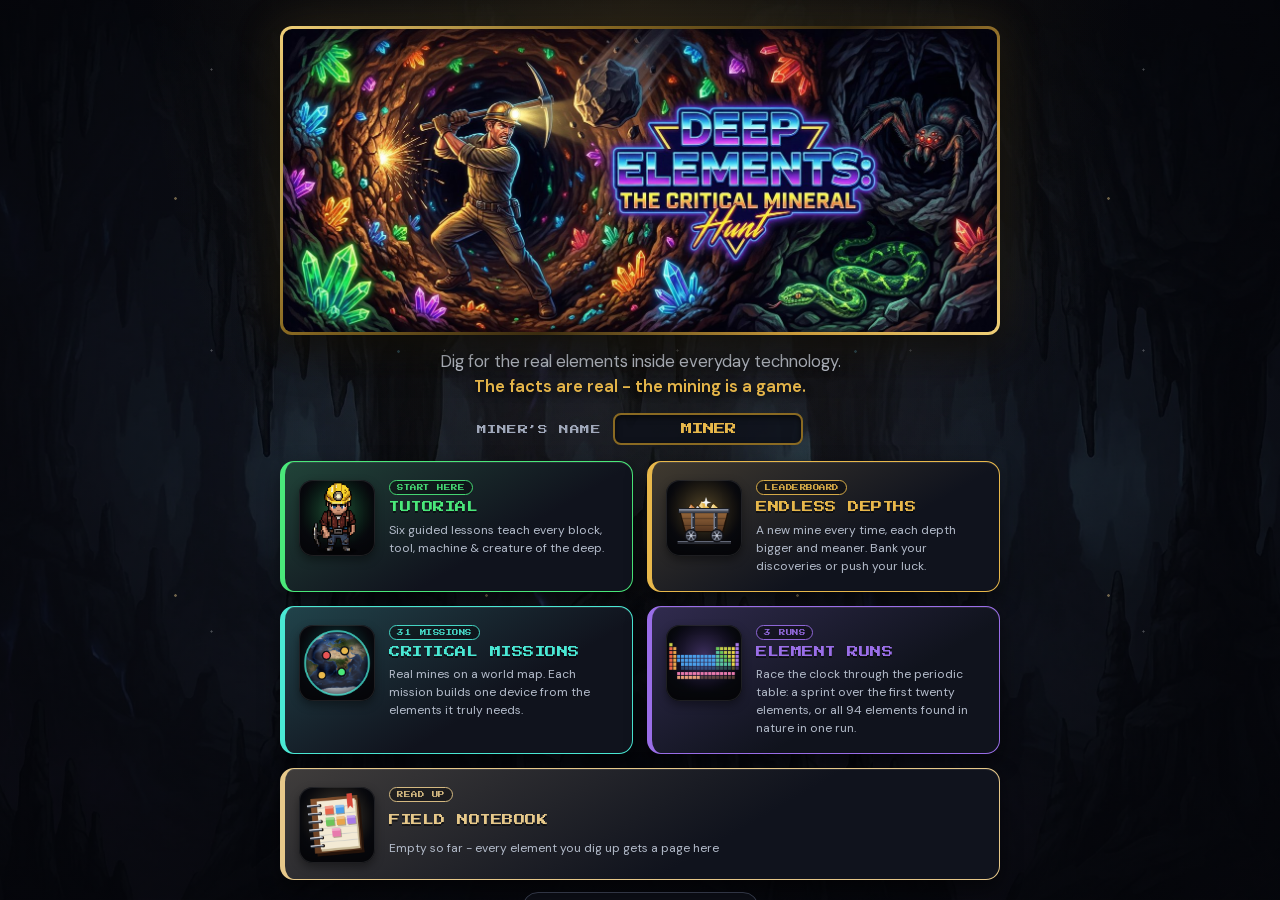
==== commit 50984d45: "Phones: a small joystick replaces tapping the mine; one press is one step Second round of mobile fee" ====
--- a/index.html
+++ b/index.html
@@ -14,7 +14,9 @@
 <meta property="og:type" content="website">
 <meta property="og:title" content="Deep Elements - Dig for Your Phone's Hidden Elements">
 <meta property="og:description" content="A mining puzzle game about the periodic table: 31 real-world missions, endless depths, guided tutorials, and three Element Runs through the periodic table.">
-<meta property="og:image" content="banner.jpg">
+<meta property="og:image" content="https://nockemann-lab.github.io/deep-elements/banner.jpg">
+<meta property="og:url" content="https://nockemann-lab.github.io/deep-elements/">
+<link rel="canonical" href="https://nockemann-lab.github.io/deep-elements/">
 <meta name="twitter:card" content="summary_large_image">
 <link rel="stylesheet" href="fonts/fonts.css">
 <link rel="stylesheet" href="style.css?v=20">
@@ -54,11 +56,15 @@
       <span class="mh-stat"><span class="mh-ico">&#128142;</span><b id="mh-elems">0/9</b></span>
       <span class="mh-timer"><span class="mh-ico" id="mh-clock">&#9200;</span><span class="mh-track"><span class="mh-fill" id="mh-fill"></span></span><b id="mh-time">90</b></span>
       <span class="mh-stat mh-score"><b id="mh-score">0</b></span>
+      <button class="mh-btn mh-zoom" data-action="cycleZoom" aria-label="Zoom: Medium" id="mh-zoom">&#128269;</button>
       <button class="mh-btn" data-action="togglePause" aria-label="Pause">&#9208;&#65039;</button>
     </div>
     <canvas id="game"></canvas>
-    <button class="fact-toast" id="fact-toast"></button>
-    <div class="tutorial-hint" id="tutorial-hint"></div>
+    <div class="msg-band" id="msg-band">
+      <div class="band-idle" id="band-idle"></div>
+      <div class="tutorial-hint" id="tutorial-hint"></div>
+      <button class="fact-toast" id="fact-toast"></button>
+    </div>
     <div class="controls-hint">
       <span class="key-hint"><kbd>&#8593;</kbd><kbd>&#8595;</kbd><kbd>&#8592;</kbd><kbd>&#8594;</kbd> Move</span>
       <span class="key-hint"><kbd>1</kbd>&#8211;<kbd>5</kbd> Use a tool (or click it)</span>
@@ -67,11 +73,7 @@
     </div>
     <div class="mobile-controls">
       <div class="mobile-items" id="mobile-items"></div>
-      <div class="mobile-dpad"><div class="dpad-grid">
-        <div class="dpad-btn dpad-empty"></div><button class="dpad-btn" data-key="ArrowUp" aria-label="Up">&#9650;</button><div class="dpad-btn dpad-empty"></div>
-        <button class="dpad-btn" data-key="ArrowLeft" aria-label="Left">&#9664;</button><button class="dpad-btn dpad-mid" data-key="pause" aria-label="Pause">&#9208;</button><button class="dpad-btn" data-key="ArrowRight" aria-label="Right">&#9654;</button>
-        <div class="dpad-btn dpad-empty"></div><button class="dpad-btn" data-key="ArrowDown" aria-label="Down">&#9660;</button><div class="dpad-btn dpad-empty"></div>
-      </div></div>
+      <div class="joystick" id="joystick" role="application" aria-label="Joystick: push it the way the miner should go"><div class="joy-knob" id="joy-knob"></div></div>
     </div>
   </div>
   <div class="side-panel">
@@ -246,10 +248,11 @@
           <div class="how-key"><span><kbd>P</kbd> or <kbd>Esc</kbd></span><em>Pause</em></div>
           <div class="how-key"><span><kbd>R</kbd></span><em>Restart the level (asks first)</em></div>
           <h5 class="how-sub">TOUCH SCREEN</h5>
-          <div class="how-key"><span>D-pad, or drag on the mine</span><em>Move and dig</em></div>
-          <div class="how-key"><span>Keep holding</span><em>Keep walking</em></div>
+          <div class="how-key"><span>Push the joystick</span><em>One step that way</em></div>
+          <div class="how-key"><span>Keep it pushed</span><em>Keep walking</em></div>
           <div class="how-key"><span>Tap a tool</span><em>Use it</em></div>
-          <div class="how-key"><span>&#9208; button</span><em>Pause</em></div>
+          <div class="how-key"><span>&#128269; button</span><em>Zoom in or out</em></div>
+          <div class="how-key"><span>&#9208; button</span><em>Pause (and move the joystick to the left)</em></div>
         </div>
         <div class="how-box">
           <h4>GOOD TO KNOW</h4>
@@ -295,7 +298,7 @@
         <div class="g-card"><canvas class="g-ico" width="72" height="72" data-icon="lava"></canvas><div class="g-txt"><strong>Lava</strong>One step in is fatal. Dig into a glowing vein and the lava breaks out in front of you: stop there, and go round. It then creeps outward and down, never up.</div></div>
         <div class="g-card"><canvas class="g-ico" width="72" height="72" data-icon="gas"></canvas><div class="g-txt"><strong>Mine gas</strong>Rises and spreads from broken pipes. Suffocates in seconds - and explodes if any blast touches it.</div></div>
         <div class="g-card"><canvas class="g-ico" width="72" height="72" data-icon="barrel"></canvas><div class="g-txt"><strong>Toxic barrels</strong>Explode when they fall or are struck. Push one into a pit and stand well back.</div></div>
-        <div class="g-card"><canvas class="g-ico" width="72" height="72" data-icon="ice"></canvas><div class="g-txt"><strong>Ice and basalt</strong>Your pickaxe will not mark ice: it takes a blast. Basalt crumbles away by itself if you wait.</div></div>
+        <div class="g-card"><canvas class="g-ico" width="72" height="72" data-icon="ice"></canvas><div class="g-txt"><strong>Ice and basalt</strong>Your pickaxe will not mark ice: it takes a blast. Dark basalt starts to crack once you see it and crumbles away within seconds: mind whatever it holds up.</div></div>
         <div class="g-card"><canvas class="g-ico" width="72" height="72" data-icon="cart"></canvas><div class="g-txt"><strong>Minecarts</strong>Shove one to send it rolling over anything on the line, or step down onto it to ride.</div></div>
         <div class="g-card"><canvas class="g-ico" width="72" height="72" data-icon="roguecart"></canvas><div class="g-txt"><strong>Runaway carts and lifts</strong>Old machines that never stop. Touching one is fatal: watch the rhythm, then cross.</div></div>
         <div class="g-card"><span class="g-ico g-emo">&#128679;</span><div class="g-txt"><strong>Tunnel borer</strong>Grinds through earth, rock and ice in its lane and turns back at a wall. Never stand in front; follow the tunnel it leaves behind.</div></div>
@@ -307,7 +310,7 @@
       <button class="lb-clear" data-action="clearScores">Clear Scores</button>
     </div>
     </div>
-      <div class="menu-toggles"><button class="menu-btn" data-action="toggleMute" id="menu-mute-btn">&#128266; Sound ON</button> <button class="menu-btn" data-action="cycleVolume" id="volume-btn" title="Change the volume">&#128265; Volume 100%</button> <button class="menu-btn" data-action="toggleReducedFx" id="fx-btn">&#10024; Effects: Full</button></div>
+      <div class="menu-toggles"><button class="menu-btn" data-action="toggleMute" id="menu-mute-btn">&#128266; Sound ON</button> <button class="menu-btn" data-action="cycleVolume" id="volume-btn" title="Change the volume">&#128265; Volume 100%</button> <button class="menu-btn" data-action="toggleReducedFx" id="fx-btn">&#10024; Effects: Full</button> <button class="menu-btn touch-only" data-action="toggleJoySide" id="joy-side-btn">&#128377;&#65039; Joystick: Right</button></div>
       <p class="menu-foot">Every element fact and mine location is researched and sourced: <a href="SOURCES.md" data-action="openDoc" data-arg="sources">sources</a> &middot; <a href="TEACHERS_GUIDE.md" data-action="openDoc" data-arg="guide">teacher&rsquo;s guide</a> &middot; <a href="CREDITS.md" data-action="openDoc" data-arg="credits">credits</a></p>
   </div>
 </div>
--- a/style.css
+++ b/style.css
@@ -35,8 +35,8 @@
      · shrink the book to the window height so table, card and buttons fit without scrolling
      · sticks to the bottom of the window so the next step is always in reach
      · Phones and small tablets (classes set by camera.js)
-     · controls: items on the left, D-pad on the right, both within thumb reach
-     · hints and fact slips lie over the top of the mine instead of pushing it around
+     · controls: tools on one side, the joystick on the other, both within thumb reach
+     · hints and fact slips sit in a strip under the mine instead of covering it
      · landscape phones: mine on the left, everything else in a column on the right
      · Notebook depth: stitching, page curl, glossy stickers, lifted notes
      · Phones: remaining rough edges
@@ -82,6 +82,7 @@
 .tutorial-hint .th-text{font-family:'DM Sans',sans-serif;font-size:.86em;color:#dde;line-height:1.45}
 .tutorial-hint .th-text strong{color:var(--gold)}
 .tutorial-hint .th-text em{color:var(--cyan);font-style:normal}
+.tutorial-hint .th-task{display:block;margin-top:6px;font-family:'DM Sans',sans-serif;font-size:.86em;font-weight:700;color:var(--cyan);line-height:1.4}
 .tutorial-hint .th-wait{display:none;margin-top:6px;font-family:'DM Sans',sans-serif;font-size:.74em;color:#9aa3b8}
 .tutorial-hint.waiting .th-wait{display:block}
 canvas{border:2px solid #2a2e3a;border-radius:6px;image-rendering:pixelated;image-rendering:crisp-edges;background:#111;display:block}
@@ -156,11 +157,6 @@
 .overlay-btn.primary{background:var(--gold);color:#111}
 .overlay-btn.secondary{background:#2a2e3a;color:#aaa}
 .overlay-btn.luck{background:#7a3ae8;color:#fff}
-.mobile-dpad{display:none;margin-top:10px;gap:4px;justify-content:center}
-.dpad-grid{display:grid;grid-template-columns:repeat(3,50px);grid-template-rows:repeat(3,50px);gap:2px}
-.dpad-btn{background:#1e2230;border:1px solid #333;border-radius:6px;color:#888;font-size:1.2em;cursor:pointer;display:flex;align-items:center;justify-content:center;-webkit-user-select:none;user-select:none;touch-action:manipulation}
-.dpad-btn:active{background:#2a3040;color:var(--gold)}
-.dpad-empty{visibility:hidden}
 @media(max-width:760px){
   .game-layout{flex-direction:column;align-items:center}
   .side-panel{max-width:100%;min-width:0;width:100%}
@@ -532,8 +528,9 @@
 .nb-actions > div[style]{margin:4px 0 !important;padding:8px 10px !important}
 .nb-actions > div[style] p{margin:0 0 6px !important}
 /* ═══ Phones and small tablets (classes set by camera.js) ═══ */
-.mobile-hud,.fact-toast,.mobile-controls .mobile-items,.mobile-dpad{display:none}
-.mobile-controls{display:contents}
+.mobile-hud,.fact-toast,.mobile-controls .mobile-items,.joystick,.band-idle,.tutorial-hint .th-more,.touch-only{display:none}
+.mobile-controls,.msg-band{display:contents}
+body.is-touch .touch-only{display:inline-block}
 .pause-btns{display:flex;gap:8px;justify-content:center;flex-wrap:wrap;margin:16px 0 4px;font-size:16px}
 .pause-card .pause-keys{font-size:.5em;color:#a0a8ba}
 body.is-mobile{padding:4px 4px calc(6px + env(safe-area-inset-bottom));overscroll-behavior:none;touch-action:manipulation;-webkit-tap-highlight-color:transparent}
@@ -542,49 +539,94 @@
 body.is-mobile .game-area{width:100%;position:relative}
 body.is-mobile .side-panel{max-width:100%;min-width:0;width:100%}
 body.is-mobile #game{touch-action:none;border-width:1px}
-body.is-mobile .mobile-hud{display:flex;align-items:center;gap:8px;width:100%;max-width:560px;height:38px;padding:0 4px 0 8px;margin-bottom:4px;background:var(--panel);border:1px solid var(--border);border-radius:8px;font-family:'Press Start 2P',monospace;font-size:11px;color:var(--gold)}
+body.is-mobile .mobile-hud{display:flex;align-items:center;gap:8px;width:100%;max-width:560px;height:40px;padding:0 4px 0 8px;margin:0 auto 4px;background:var(--panel);border:1px solid var(--border);border-radius:8px;font-family:'Press Start 2P',monospace;font-size:12px;color:var(--gold)}
 .mh-stat{display:flex;align-items:center;gap:5px;white-space:nowrap}
 .mh-ico{font-size:13px}
 .mh-timer{flex:1;display:flex;align-items:center;gap:6px;min-width:0}
 .mh-track{flex:1;height:8px;background:#1a1e2a;border-radius:4px;overflow:hidden;min-width:20px}
 .mh-fill{display:block;height:100%;width:100%;background:var(--green);border-radius:4px;transition:width 1s linear}
-.mh-btn{flex:0 0 auto;width:38px;height:30px;border-radius:6px;border:1px solid #3a4052;background:#1e2230;font-size:15px;line-height:1;cursor:pointer}
-/* controls: items on the left, D-pad on the right, both within thumb reach */
-body.is-mobile .mobile-controls{display:flex;align-items:center;justify-content:space-between;gap:10px;width:100%;max-width:560px;margin-top:8px;padding:0 6px}
-body.is-mobile .mobile-controls .mobile-items{display:flex;flex-wrap:wrap;gap:8px;margin:0;justify-content:flex-start;max-width:128px}
-body.is-mobile .mobile-items .inv-slot{width:56px;height:56px;font-size:1.6em;padding:0;cursor:pointer}
+.mh-btn{flex:0 0 auto;width:40px;height:32px;border-radius:6px;border:1px solid #3a4052;background:#1e2230;font-size:15px;line-height:1;cursor:pointer}
+/* controls: the tools on the left, the joystick on the right (body.joystick-left
+   swaps them), both within thumb reach; the mine itself takes no touches */
+body.is-mobile .mobile-controls{display:flex;align-items:center;justify-content:space-between;gap:10px;width:100%;max-width:560px;margin:6px auto 0;padding:0 8px}
+body.is-mobile .mobile-controls .mobile-items{display:flex;flex-wrap:wrap;gap:6px;margin:0;justify-content:flex-start;align-content:center;min-height:52px;min-width:0;max-width:176px}
+body.is-mobile.joystick-left .mobile-controls .mobile-items{justify-content:flex-end}
+body.is-mobile .mobile-items .inv-slot{flex:0 0 52px;width:52px;height:52px;font-size:1.5em;padding:0;cursor:pointer}
 body.is-mobile .mobile-items .inv-slot .inv-count{font-size:.38em;bottom:3px;right:4px}
-body.is-mobile .mobile-dpad{display:flex;margin:0}
-body.is-mobile .dpad-grid{grid-template-columns:repeat(3,64px);grid-template-rows:repeat(3,64px);gap:4px}
-.dpad-btn{font-family:inherit;padding:0}
-body.is-mobile .dpad-btn{touch-action:none;font-size:1.5em;border-radius:12px;border:1px solid #3a4052;background:#1c2030;color:#aab2c4}
-body.is-mobile .dpad-btn.held,body.is-mobile .dpad-btn:active{background:#33405a;color:var(--gold);border-color:var(--gold)}
-body.is-mobile .dpad-mid{font-size:1.1em;background:#151824}
+body.is-mobile .joystick,body.is-touch .joystick{display:block}
+body.joystick-left .joystick{order:-1}
+/* ── The joystick: a ring with a knob that follows the thumb (input.js) ── */
+.joystick{position:relative;flex:0 0 auto;width:120px;height:120px;border-radius:50%;touch-action:none;cursor:pointer;
+  background:radial-gradient(circle at 50% 42%,#262c3c 0,#171b27 72%);border:2px solid #3a4052;box-shadow:inset 0 3px 10px rgba(0,0,0,.65),0 1px 0 rgba(255,255,255,.04)}
+/* a slightly larger area answers the thumb than the ring shows */
+.joystick::before{content:"";position:absolute;inset:-14px;border-radius:50%}
+.joy-knob{position:absolute;left:50%;top:50%;width:52px;height:52px;margin:-26px 0 0 -26px;border-radius:50%;pointer-events:none;
+  background:radial-gradient(circle at 38% 32%,#6a7592 0,#3a4258 55%,#272d3e 100%);border:2px solid #707a96;box-shadow:0 4px 8px rgba(0,0,0,.55);transition:transform .12s ease-out}
+.joystick.held .joy-knob{transition:none;border-color:var(--gold)}
+.joy-arrow{position:absolute;width:0;height:0;border:6px solid transparent;pointer-events:none;opacity:.6}
+.joy-up{left:50%;top:8px;margin-left:-6px;border-top:0;border-bottom:8px solid #8a92a6}
+.joy-down{left:50%;bottom:8px;margin-left:-6px;border-bottom:0;border-top:8px solid #8a92a6}
+.joy-left{top:50%;left:8px;margin-top:-6px;border-left:0;border-right:8px solid #8a92a6}
+.joy-right{top:50%;right:8px;margin-top:-6px;border-right:0;border-left:8px solid #8a92a6}
+.joystick[data-dir=up] .joy-up{border-bottom-color:var(--gold);opacity:1}
+.joystick[data-dir=down] .joy-down{border-top-color:var(--gold);opacity:1}
+.joystick[data-dir=left] .joy-left{border-right-color:var(--gold);opacity:1}
+.joystick[data-dir=right] .joy-right{border-left-color:var(--gold);opacity:1}
+body.reduced-fx .joy-knob{transition:none}
 /* hints and fact slips lie over the mine instead of pushing it around: along its top edge, or along
    the bottom one while the miner is at the top (Game.ui.placeOverMine) */
 /* a tablet held upright: the same arrangement, as wide as its larger mine */
 body.is-tablet .mobile-hud,body.is-tablet .mobile-controls{max-width:728px}
 body.is-tablet .mobile-controls .mobile-items{max-width:260px}
-body.is-mobile .tutorial-hint{position:absolute;left:4px;right:4px;top:46px;width:auto;margin:0;z-index:20;padding:8px 10px;background:rgba(14,16,24,.93);transition:top .2s ease}
+/* ── Phones: the message band, a strip under the mine ──
+   Hints, fact slips and the latest log line live here instead of over the mine.
+   A new hint opens in full over the foot of the mine (.expanded) and folds back
+   into the band as soon as the miner moves on; tapping the band opens it again. */
+body.is-mobile .msg-band{display:block;position:relative;width:100%;max-width:560px;height:54px;margin:5px auto 0}
+body.is-mobile .band-idle{display:flex;align-items:center;gap:8px;height:100%;padding:4px 10px;border:1px solid var(--border);border-radius:8px;background:var(--panel);font-size:12px;line-height:1.35;color:#8a92a6;overflow:hidden}
+body.is-mobile .band-idle:empty{display:none}
+.band-idle .bi-ico{flex:0 0 auto;font-size:15px}
+.band-idle .bi-txt{display:-webkit-box;-webkit-line-clamp:2;-webkit-box-orient:vertical;overflow:hidden}
+.band-idle strong{color:#c8ccd8}
+.band-idle em{color:var(--cyan);font-style:normal}
+body.is-mobile .tutorial-hint{position:absolute;left:0;right:0;top:0;bottom:0;width:auto;margin:0;z-index:20;padding:6px 10px;background:#0e1018;cursor:pointer;overflow:hidden}
+body.is-mobile .tutorial-hint .th-title{font-size:9px;line-height:1.5;margin-bottom:3px;white-space:nowrap;overflow:hidden;text-overflow:ellipsis}
+body.is-mobile .tutorial-hint:not(.expanded) .th-text,body.is-mobile .tutorial-hint:not(.expanded) .th-wait{display:none}
+body.is-mobile .tutorial-hint:not(.expanded) .th-task{margin:0;font-size:13px;white-space:nowrap;overflow:hidden;text-overflow:ellipsis}
+body.is-mobile .tutorial-hint:not(.expanded) .th-more{display:block;font-family:'DM Sans',sans-serif;font-size:12px;color:#9aa3b8}
+body.is-mobile .tutorial-hint:not(.expanded) .th-task + .th-wait + .th-more{display:none}
+body.is-mobile .tutorial-hint.expanded{top:auto;bottom:calc(100% + 5px);max-height:58vh;overflow-y:auto;padding:10px 12px;box-shadow:0 -4px 18px rgba(0,0,0,.6)}
+body.is-mobile .tutorial-hint.expanded .th-title{white-space:normal;font-size:10px}
+body.is-mobile .tutorial-hint.expanded .th-text,body.is-mobile .tutorial-hint.expanded .th-task{font-size:14px}
 body.is-mobile .fact-toast.visible{display:flex}
-.fact-toast{position:absolute;left:4px;right:4px;top:46px;z-index:21;align-items:center;gap:10px;padding:8px 10px;text-align:left;cursor:pointer;font-family:inherit;color:#3a2f22;border:2px solid #4a2c18;border-left-width:8px;border-radius:4px 8px 8px 4px;background-color:#f3ead4;background-image:linear-gradient(rgba(70,100,150,.13) 1px,transparent 1px),linear-gradient(90deg,rgba(70,100,150,.13) 1px,transparent 1px);background-size:15px 15px;box-shadow:0 4px 12px rgba(0,0,0,.5);animation:hintPop .25s ease}
-.fact-toast .ft-sym{flex:0 0 auto;font-family:'Press Start 2P',monospace;font-size:14px;color:#10131c;padding:9px 8px 7px;border-radius:3px;border:1px solid rgba(0,0,0,.28);transform:rotate(-3deg)}
-.fact-toast .ft-txt{font-size:13px;line-height:1.35;color:#3a2f22}
-.fact-toast .ft-txt strong{display:block;font-size:14px;color:#2a2016}
-.fact-toast .ft-txt em{display:block;font-style:normal;font-size:11px;color:#1f4f8a;margin-top:2px}
+.fact-toast{position:absolute;left:0;right:0;top:0;bottom:0;z-index:21;align-items:center;gap:10px;padding:8px 10px;text-align:left;cursor:pointer;font-family:inherit;color:#3a2f22;border:2px solid #4a2c18;border-left-width:8px;border-radius:4px 8px 8px 4px;background-color:#f3ead4;background-image:linear-gradient(rgba(70,100,150,.13) 1px,transparent 1px),linear-gradient(90deg,rgba(70,100,150,.13) 1px,transparent 1px);background-size:15px 15px;box-shadow:0 4px 12px rgba(0,0,0,.5);animation:hintPop .25s ease}
+.fact-toast .ft-sym{flex:0 0 auto;font-family:'Press Start 2P',monospace;font-size:13px;color:#10131c;padding:8px 7px 6px;border-radius:3px;border:1px solid rgba(0,0,0,.28);transform:rotate(-3deg)}
+.fact-toast{padding:4px 10px}
+.fact-toast .ft-txt{font-size:12px;line-height:1.3;color:#3a2f22;display:-webkit-box;-webkit-line-clamp:2;-webkit-box-orient:vertical;overflow:hidden}
+.fact-toast .ft-txt strong{font-size:13px;color:#2a2016;margin-right:6px}
+.fact-toast .ft-txt em{font-style:normal;font-size:11px;color:#1f4f8a;margin-left:6px}
 /* landscape phones: mine on the left, everything else in a column on the right */
 body.is-landscape .game-layout{flex-direction:row;flex-wrap:wrap;align-items:flex-start;justify-content:center}
-body.is-landscape .game-area{display:grid;grid-template-columns:auto 220px;grid-template-rows:auto 1fr;column-gap:8px;width:auto;align-items:start}
-body.is-landscape #game{grid-column:1;grid-row:1 / span 2}
+body.is-landscape .game-area{display:grid;grid-template-columns:auto 220px;grid-template-rows:auto auto 1fr;column-gap:8px;width:auto;align-items:start}
+body.is-landscape #game{grid-column:1;grid-row:1 / span 3}
 body.is-landscape .mobile-hud{grid-column:2;grid-row:1;max-width:220px;margin:0 0 6px}
-body.is-landscape .mobile-controls{grid-column:2;grid-row:2;flex-direction:column;align-items:center;justify-content:flex-start;gap:8px;margin:0;padding:0;max-width:220px}
+/* the band sits in the side column; a hint opened in full lies over the top of the mine */
+body.is-landscape .msg-band{grid-column:2;grid-row:2;height:78px;margin:0 0 6px}
+body.is-landscape .tutorial-hint:not(.expanded) .th-task{white-space:normal;display:-webkit-box;-webkit-line-clamp:2;-webkit-box-orient:vertical}
+body.is-landscape .tutorial-hint.expanded{left:auto;right:calc(100% + 12px);top:-42px;bottom:auto;width:min(440px,calc(100vw - 264px));max-height:calc(100vh - 20px)}
+body.is-landscape .fact-toast .ft-txt{-webkit-line-clamp:3}
+body.is-landscape .mobile-controls{grid-column:2;grid-row:3;flex-direction:column;align-items:center;justify-content:flex-start;gap:8px;margin:0;padding:0;max-width:220px}
 body.is-landscape .mobile-controls .mobile-items{max-width:220px;justify-content:center}
-body.is-landscape .mobile-items .inv-slot{width:38px;height:38px;font-size:1.15em}
-body.is-landscape .dpad-grid{grid-template-columns:repeat(3,58px);grid-template-rows:repeat(3,58px)}
-body.is-landscape .tutorial-hint,body.is-landscape .fact-toast{top:4px;right:232px}
+body.is-landscape .mobile-items .inv-slot{flex:0 0 42px;width:42px;height:42px;font-size:1.2em}
+body.is-landscape .mobile-controls .mobile-items{flex-wrap:wrap;min-height:0}
+body.is-landscape .joystick{width:108px;height:108px}
+body.is-landscape .mobile-controls .mobile-items{max-width:220px}
 /* the side column is 220px wide: no room for the score beside the clock */
 body.is-landscape .mh-score{display:none}
-body.is-landscape .mobile-hud{gap:6px}
+body.is-landscape .mobile-hud{gap:6px;font-size:11px}
+/* …nor for the clock's bar beside the zoom and pause buttons: the seconds say it */
+body.is-landscape .mh-track{display:none}
+body.is-landscape .mh-btn{width:34px}
 .mh-timer b{flex:0 0 auto}
 @media(max-width:760px){
   .overlay-card{padding:20px 14px}
@@ -632,7 +674,7 @@
   .nb-actions .btn-row{gap:6px}
 }
 /* controls must never select text, pop a callout or zoom the page */
-.mobile-controls,.mobile-hud,#game,.dpad-btn,.inv-slot{-webkit-user-select:none;user-select:none;-webkit-touch-callout:none}
+.mobile-controls,.mobile-hud,#game,.joystick,.inv-slot{-webkit-user-select:none;user-select:none;-webkit-touch-callout:none}
 body.is-mobile input,body.is-mobile textarea,body.is-touch input,body.is-touch textarea{font-size:16px}
 /* tablets: desktop layout, plus the touch controls under the mine */
 body.is-touch:not(.is-mobile) .controls-hint{display:none}
@@ -640,13 +682,9 @@
 body.is-touch:not(.is-mobile) .mobile-controls{display:flex;align-items:center;justify-content:center;gap:28px;width:100%;margin-top:10px}
 body.is-touch:not(.is-mobile) .mobile-controls .mobile-items{display:flex;flex-wrap:wrap;gap:8px;max-width:190px;margin:0}
 body.is-touch:not(.is-mobile) .mobile-items .inv-slot{width:56px;height:56px;font-size:1.6em;padding:0;cursor:pointer}
-body.is-touch:not(.is-mobile) .mobile-dpad{display:flex;margin:0}
-/* the hint lies over the top of the mine, as on phones: under the mine it pushed the D-pad off the screen */
+/* the hint lies over the top of the mine: under the mine it pushed the controls off the screen */
 body.is-touch:not(.is-mobile) .game-area{position:relative}
 body.is-touch:not(.is-mobile) .tutorial-hint{position:absolute;left:8px;right:8px;top:8px;width:auto;margin:0;z-index:20;transition:top .2s ease}
-body.is-touch:not(.is-mobile) .dpad-grid{grid-template-columns:repeat(3,64px);grid-template-rows:repeat(3,64px);gap:4px}
-body.is-touch:not(.is-mobile) .dpad-btn{touch-action:none;font-size:1.5em;border-radius:12px;border:1px solid #3a4052;background:#1c2030;color:#aab2c4}
-body.is-touch:not(.is-mobile) .dpad-btn.held{background:#33405a;color:var(--gold);border-color:var(--gold)}
 /* ═══ Start page ═══ */
 .menu-overlay{align-items:flex-start;background:
   radial-gradient(ellipse at 50% 0%,rgba(232,184,75,.10),transparent 55%),
